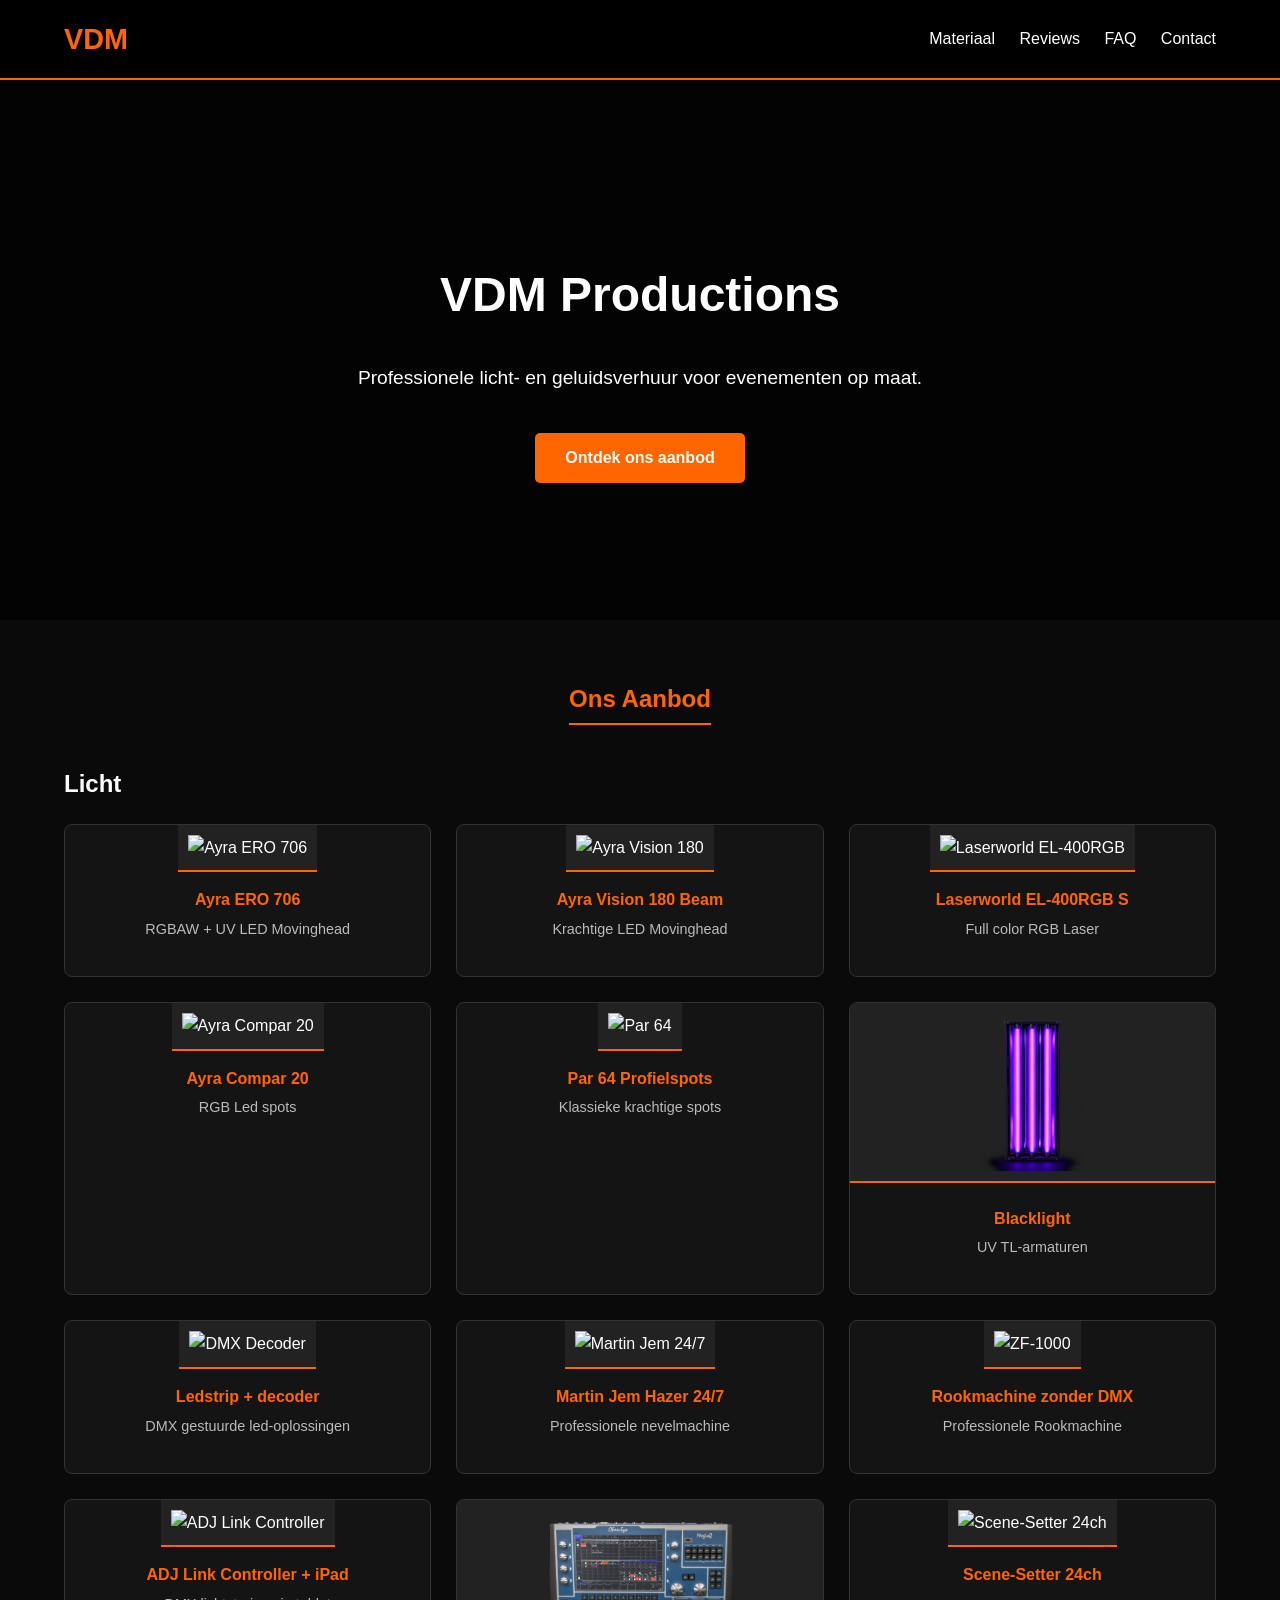
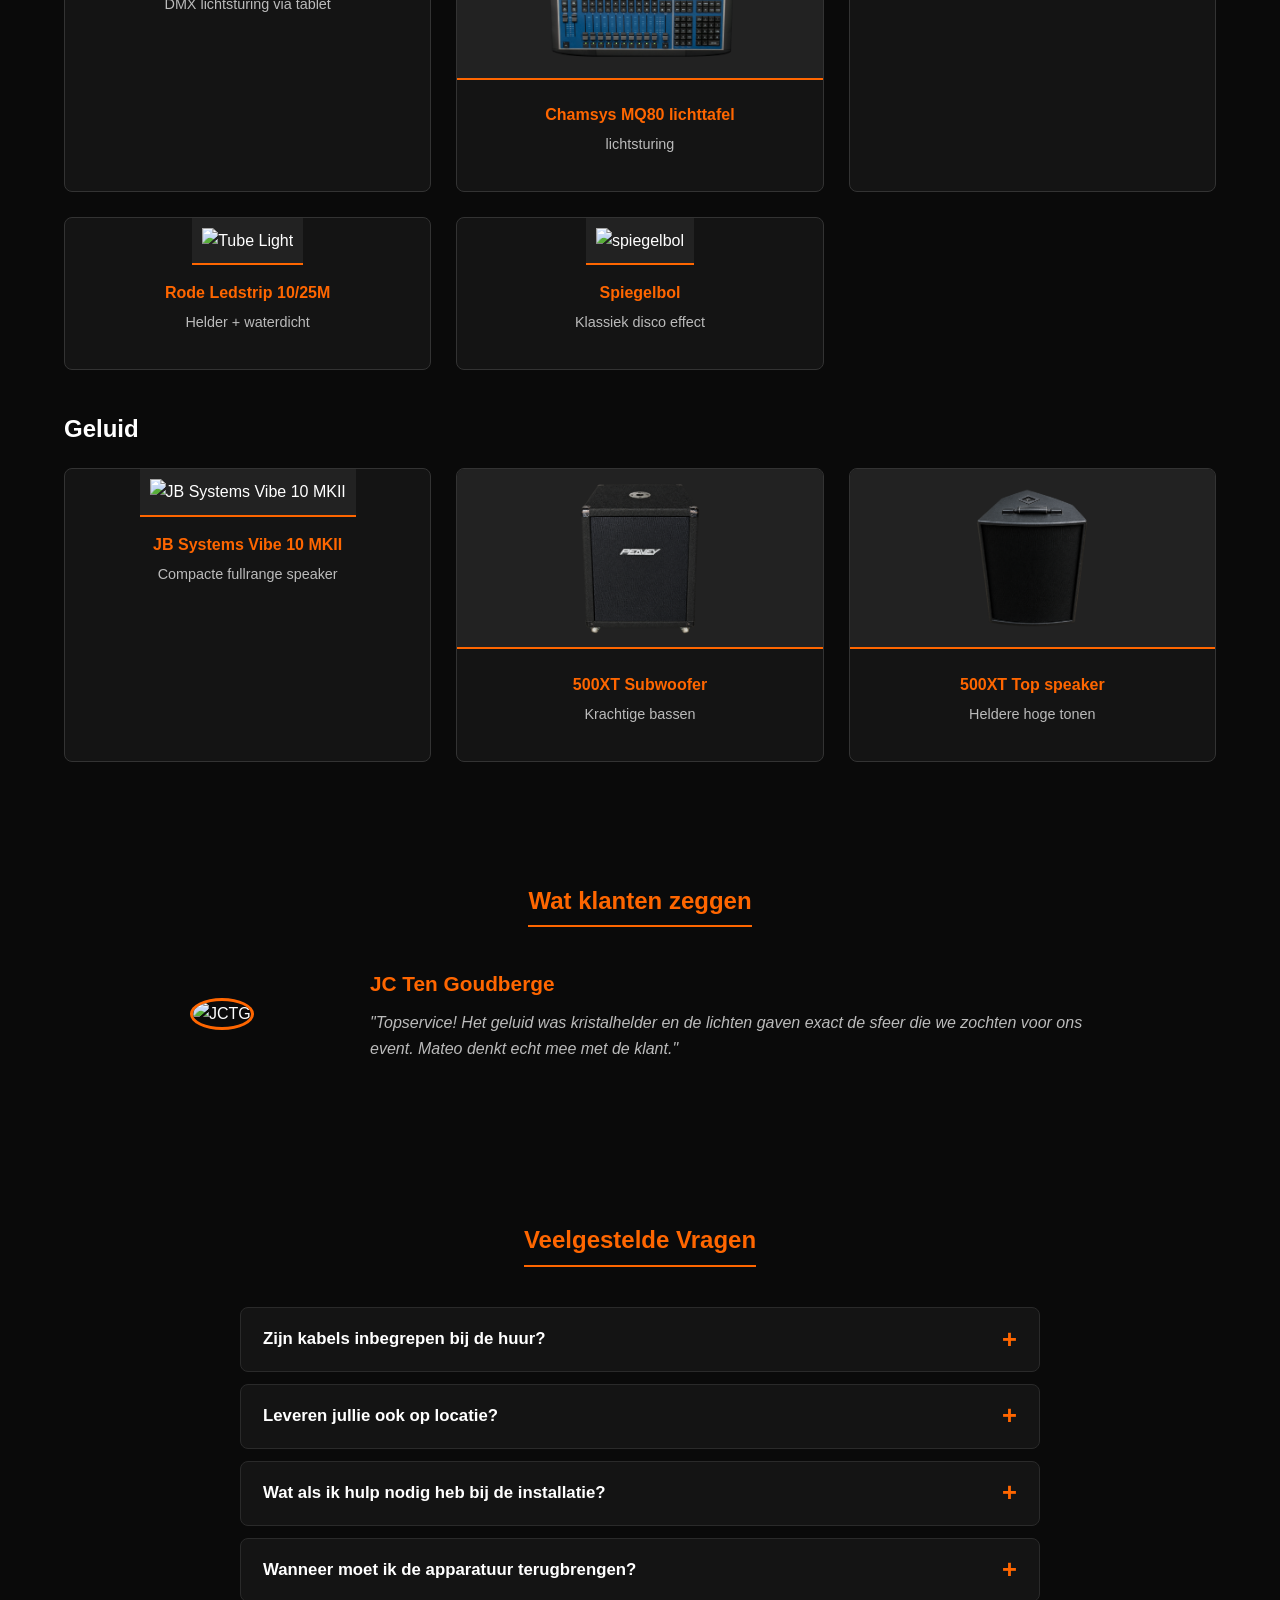
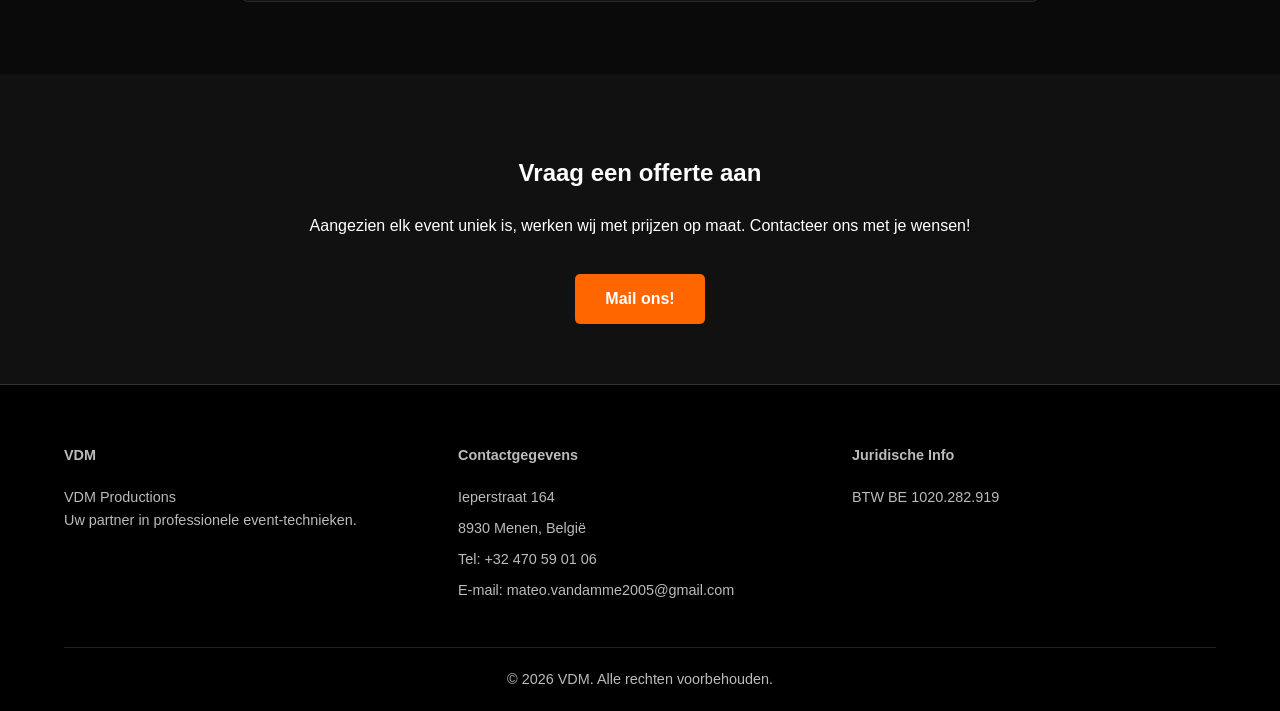
==== index.html @ 1a4cd6b8 "led strip update" ====
<!DOCTYPE html>
<html lang="nl">

<head>
    <meta charset="UTF-8">
    <meta name="viewport" content="width=device-width, initial-scale=1.0">
    <meta name="description" content="VDM Productions – Verhuur van professioneel licht en geluid in Menen en omstreken.">
    <meta name="author" content="Depoortere Lucas">
    <title>VDM Productions </title>
    <link rel="icon" href="images/VDM Logo(2.0).png" type="image/x-icon" />
    <link rel="stylesheet" href="style.css">

</head>

<body>

    <header>
        <a href="#" class="logo">VDM</a>
        <nav>
            <a href="#materiaal">Materiaal</a>
            <a href="#reviews">Reviews</a>
            <a href="#faq">FAQ</a>
            <a href="#contact">Contact</a>
        </nav>
    </header>

    <section class="hero">
        <h1>VDM Productions</h1>
        <p>Professionele licht- en geluidsverhuur voor evenementen op maat.</p>
        <a href="#materiaal" class="btn-cta">Ontdek ons aanbod</a>
    </section>

    <section id="materiaal">
        <h1 class="section-title">Ons Aanbod</h1>

        <div class="category">
            <h2>Licht</h2>
            <div class="grid">
                <div class="card">
                    <img src="images/Ayra ERO 706.webp" alt="Ayra ERO 706">
                    <h4>Ayra ERO 706</h4>
                    <p>RGBAW + UV LED Movinghead</p>
                </div>
                <div class="card">
                    <img src="images/Ayra Vision 180 Beam.webp" alt="Ayra Vision 180">
                    <h4>Ayra Vision 180 Beam</h4>
                    <p>Krachtige LED Movinghead</p>
                </div>
                <div class="card">
                    <img src="images/Laserworld_EL-400RGBS.webp" alt="Laserworld EL-400RGB">
                    <h4>Laserworld EL-400RGB S</h4>
                    <p>Full color RGB Laser</p>
                </div>
                <div class="card">
                    <img src="images/ayra compar 20.webp" alt="Ayra Compar 20">
                    <h4>Ayra Compar 20</h4>
                    <p>RGB Led spots</p>
                </div>
                <div class="card">
                    <img src="images/PAR64.webp" alt="Par 64">
                    <h4>Par 64 Profielspots</h4>
                    <p>Klassieke krachtige spots</p>
                </div>
                <div class="card">
                    <img src="images/blacklight.png" alt="Blacklight">
                    <h4>Blacklight</h4>
                    <p>UV TL-armaturen</p>
                </div>
                <div class="card">
                    <img src="images/DMX Decoder.webp" alt="DMX Decoder">
                    <h4>Ledstrip + decoder</h4>
                    <p>DMX gestuurde led-oplossingen</p>
                </div>
                <div class="card">
                    <img src="images/Martin Jem 2477.webp" alt="Martin Jem 24/7">
                    <h4>Martin Jem Hazer 24/7</h4>
                    <p>Professionele nevelmachine</p>
                </div>
                <div class="card">
                    <img src="images/ZF-1000.webp" alt="ZF-1000">
                    <h4>Rookmachine zonder DMX</h4>
                    <p>Professionele Rookmachine</p>
                </div>
                <div class="card">
                    <img src="images/ADJ_Link_Controller.webp" alt="ADJ Link Controller">
                    <h4>ADJ Link Controller + iPad</h4>
                    <p>DMX lichtsturing via tablet</p>
                </div>
                <div class="card">
                    <img src="images/MQ-80-TOP-1.webp" alt="Chamsys MQ80">
                    <h4>Chamsys MQ80 lichttafel</h4>
                    <p>lichtsturing</p>
                </div>
                <div class="card">
                    <img src="images/vdpc146_front.webp" alt="Scene-Setter 24ch">
                    <h4>Scene-Setter 24ch</h4>
                    <p></p>
                </div>
                <div class="card">
                    <img src="images/TubeLight.webp" alt="Tube Light">
                    <h4>Rode Ledstrip 10/25M</h4>
                    <p>Helder + waterdicht</p>
                </div>
                <div class="card">
                    <img src="images/spiegelbol.webp" alt="spiegelbol">
                    <h4>Spiegelbol</h4>
                    <p>Klassiek disco effect</p>
                </div>
            </div>
        </div>

        <div class="category" style="margin-top: 40px;">
            <h2>Geluid</h2>
            <div class="grid">
                <div class="card">
                    <img src="images/vibe-10-mkII.webp" alt="JB Systems Vibe 10 MKII">
                    <h4>JB Systems Vibe 10 MKII</h4>
                    <p>Compacte fullrange speaker</p>
                </div>
                <div class="card">
                    <img src="images/500xt sub.png" alt="500XT Subwoofer">
                    <h4>500XT Subwoofer</h4>
                    <p>Krachtige bassen</p>
                </div>
                <div class="card">
                    <img src="images/500xt top.png" alt="500XT Top speaker">
                    <h4>500XT Top speaker</h4>
                    <p>Heldere hoge tonen</p>
                </div>
            </div>
        </div>
    </section>

    <section id="reviews">
        <h1 class="section-title">Wat klanten zeggen</h1>
        <div class="review-container">
            <div class="review-image">
                <img src="images/JCTG.webp" alt="JCTG">
            </div>
            <div class="review-text">
                <h4>JC Ten Goudberge</h4>
                <p>"Topservice! Het geluid was kristalhelder en de lichten gaven exact de sfeer die we zochten voor ons
                    event. Mateo denkt echt mee met de klant."</p>
            </div>
        </div>
    </section>

    <section id="faq">
        <h1 class="section-title">Veelgestelde Vragen</h1>
        <div class="faq-container">
            
            <details class="faq-item">
                <summary><h4>Zijn kabels inbegrepen bij de huur?</h4></summary>
                <p>Ja, alle noodzakelijke stroom- en signaalkabels (XLR, DMX, etc.) worden standaard meegeleverd bij de toestellen.</p>
            </details>
    
            <details class="faq-item">
                <summary><h4>Leveren jullie ook op locatie?</h4></summary>
                <p>Zeker. In de regio Menen en omstreken kunnen wij het materiaal leveren en weer ophalen. Contacteer ons voor de tarieven.</p>
            </details>
    
            <details class="faq-item">
                <summary><h4>Wat als ik hulp nodig heb bij de installatie?</h4></summary>
                <p>Geen zorgen! Bij het ophalen of leveren geven we altijd een korte uitleg. Indien gewenst kunnen wij de volledige opbouw verzorgen.</p>
            </details>
    
            <details class="faq-item">
                <summary><h4>Wanneer moet ik de apparatuur terugbrengen?</h4></summary>
                <p>Meestal spreken we af om het materiaal de dag na het evenement terug te brengen, maar we zijn flexibel in overleg.</p>
            </details>
    
        </div>
    </section>

    <section id="contact" style="background-color: #111; text-align: center;">
        <h2>Vraag een offerte aan</h2>
        <p>Aangezien elk event uniek is, werken wij met prijzen op maat. Contacteer ons met je wensen!</p>
        <a href="mailto:mateo.vandamme2005@gmail.com" class="btn-cta">Mail ons!</a>
    </section>

    <footer>
        <div class="footer-grid">
            <div>
                <h4>VDM</h4>
                <p>VDM Productions<br>
                    Uw partner in professionele event-technieken.</p>
            </div>
            <div>
                <h4>Contactgegevens</h4>
                <ul>
                    <li>Ieperstraat 164</li>
                    <li>8930 Menen, België</li>
                    <li>Tel: +32 470 59 01 06</li>
                    <li>E-mail: mateo.vandamme2005@gmail.com</li>
                </ul>
            </div>
            <div>
                <h4>Juridische Info</h4>
                <ul>
                    <li>BTW BE 1020.282.919</li>
                </ul>
            </div>
        </div>
        <div class="footer-bottom">
            &copy; 2026 VDM. Alle rechten voorbehouden.
        </div>
    </footer>
</body>

</html>
---- style.css ----
/* Kleurenpalet & Basis */
:root {
    --primary-orange: #ff6600;
    --deep-black: #0a0a0a;
    --card-bg: #141414;
    --light-grey: #f4f4f4;
    --text-white: #ffffff;
    --text-muted: #bbb;
}

body {
    font-family: 'Segoe UI', Tahoma, Geneva, Verdana, sans-serif;
    margin: 0;
    background-color: var(--deep-black);
    color: var(--text-white);
    line-height: 1.6;
}

/* Navigatie */
header {
    background-color: #000;
    padding: 1rem 5%;
    display: flex;
    justify-content: space-between;
    align-items: center;
    border-bottom: 2px solid var(--primary-orange);
    position: sticky;
    top: 0;
    z-index: 1000;
}

.logo {
    font-size: 1.8rem;
    font-weight: bold;
    color: var(--primary-orange);
    text-decoration: none;
}

nav a {
    color: var(--text-white);
    text-decoration: none;
    margin-left: 20px;
    font-weight: 500;
    transition: color 0.3s;
}

nav a:hover {
    color: var(--primary-orange);
}

/* Hero Sectie */
.hero {
    height: 60vh;
    display: flex;
    flex-direction: column;
    justify-content: center;
    align-items: center;
    text-align: center;
    background: linear-gradient(rgba(0, 0, 0, 0.7), rgba(0, 0, 0, 0.7)), url('images/JCGrooves.webp') no-repeat center/cover;
    padding: 0 20px;
}

.hero h1 {
    font-size: 3rem;
    margin-bottom: 10px;
}

.hero p {
    font-size: 1.2rem;
    max-width: 600px;
}

.btn-cta {
    background-color: var(--primary-orange);
    color: white;
    padding: 12px 30px;
    text-decoration: none;
    border-radius: 5px;
    font-weight: bold;
    margin-top: 20px;
    transition: transform 0.2s, background-color 0.2s;
    display: inline-block;
}

.btn-cta:hover {
    transform: scale(1.05);
    background-color: #e65c00;
}

/* Algemene Sectie Styles */
section {
    padding: 60px 5%;
}

.section-title {
    color: var(--primary-orange);
    display: block;
    width: fit-content;
    margin: 0 auto 40px auto;
    text-align: center;
    border-bottom: 2px solid var(--primary-orange);
    padding-bottom: 5px;
}

.category h1 {
    text-align: center;
    margin-bottom: 30px;
}

/* Materiaal Grid & Cards */
.grid {
    display: grid;
    grid-template-columns: repeat(auto-fit, minmax(280px, 1fr));
    gap: 25px;
    margin-top: 20px;
}

.card {
    background: var(--card-bg);
    border: 1px solid #333;
    border-radius: 8px;
    overflow: hidden;
    padding-bottom: 20px;
    text-align: center;
    transition: transform 0.3s, border-color 0.3s;
}

.card:hover {
    transform: translateY(-5px);
    border-color: var(--primary-orange);
}

.card img {
    width: 100%;
    height: 180px;
    object-fit: contain;
    padding: 10px;
    box-sizing: border-box;
    border-bottom: 2px solid var(--primary-orange);
    background-color: #222;
}

.card h4 {
    margin: 15px 15px 5px;
    color: var(--primary-orange);
}

.card p {
    margin: 0 15px 15px;
    font-size: 0.9rem;
    color: var(--text-muted);
}

.card span {
    margin-left: 15px;
    font-size: 0.8rem;
    background: #222;
    padding: 4px 10px;
    border-radius: 4px;
    border: 1px solid #444;
}

/* Reviews Sectie */
#reviews {
    background-color: var(--deep-black);
}

.review-container {
    display: flex;
    align-items: center;
    max-width: 900px;
    margin: 0 auto 40px auto;
    gap: 30px;
}

.review-container.reverse {
    flex-direction: row-reverse;
}

.review-image {
    flex: 0 0 150px;
}

.review-image img {
    width: 150px;
    height: 150px;
    border-radius: 50%;
    object-fit: cover;
    border: 3px solid var(--primary-orange);
}

.review-text {
    flex: 1;
}

.review-text h4 {
    color: var(--primary-orange);
    margin: 0 0 10px 0;
    font-size: 1.3rem;
}

.review-text p {
    font-style: italic;
    color: var(--text-muted);
    margin: 0;
}

/* FAQ Accordion Styling */
.faq-container {
    max-width: 800px;
    margin: 0 auto;
}

.faq-item {
    background: var(--card-bg);
    border: 1px solid #2a2a2a;
    padding: 18px 22px;
    margin-bottom: 12px;
    border-radius: 8px;
    transition: border-color 0.3s;
}

.faq-item:hover {
    border-color: var(--primary-orange);
}

.faq-item summary {
    cursor: pointer;
    display: flex;
    justify-content: space-between;
    align-items: center;
    user-select: none;
    list-style: none; /* Verwijdert pijl in Firefox en modernere browsers */
}

/* Verwijdert de standaard pijl in Chrome, Safari en Edge */
.faq-item summary::-webkit-details-marker {
    display: none !important;
}

.faq-item summary::marker {
    display: none !important;
}

/* Strak oranje plusje aan de rechterkant */
.faq-item summary::after {
    content: '+';
    color: var(--primary-orange);
    font-size: 1.6rem;
    font-weight: bold;
    line-height: 1;
    margin-left: 15px;
    transition: transform 0.3s ease;
}

/* Draait het plusje naar een 'x' als het blok open staat */
.faq-item[open] summary::after {
    transform: rotate(45deg);
}

.faq-item h4 {
    color: #ffffff;
    margin: 0;
    font-size: 1.05rem;
}

.faq-item:hover h4 {
    color: var(--primary-orange);
}

.faq-item p {
    margin-top: 15px;
    margin-bottom: 0;
    color: var(--text-muted);
    font-size: 0.95rem;
    border-top: 1px solid #222;
    padding-top: 12px;
}

/* Footer */
footer {
    background-color: #000;
    padding: 40px 5% 20px;
    border-top: 1px solid #333;
    font-size: 0.9rem;
    color: var(--text-muted);
}

.footer-grid {
    display: grid;
    grid-template-columns: repeat(auto-fit, minmax(200px, 1fr));
    gap: 30px;
    margin-bottom: 30px;
}

.footer-bottom {
    text-align: center;
    border-top: 1px solid #222;
    padding-top: 20px;
}

.footer h4 {
    color: var(--primary-orange);
    margin-bottom: 15px;
}

ul {
    list-style: none;
    padding: 0;
}

li {
    margin-bottom: 8px;
}

/* Mobiele Responsiviteit */
@media (max-width: 600px) {
    .review-container,
    .review-container.reverse {
        flex-direction: column;
        text-align: center;
    }

    .review-image {
        margin-bottom: 15px;
    }
}
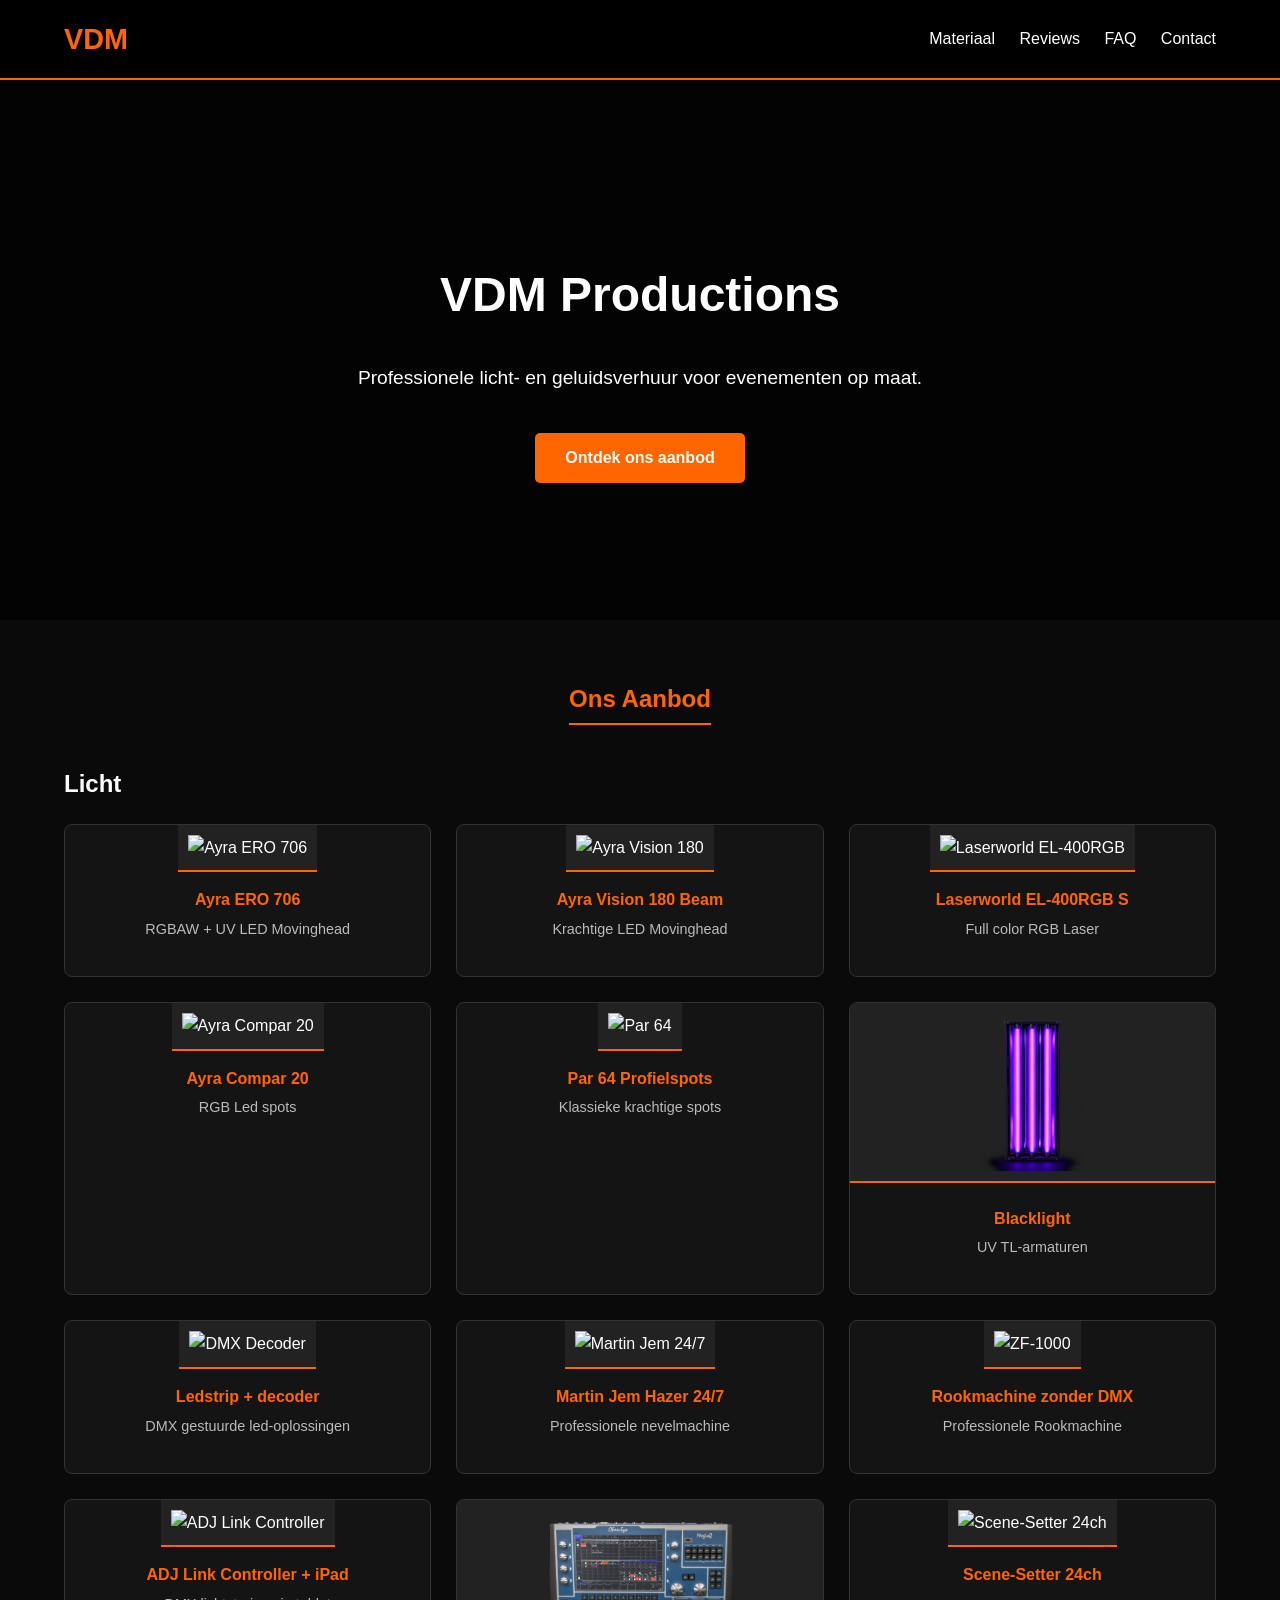
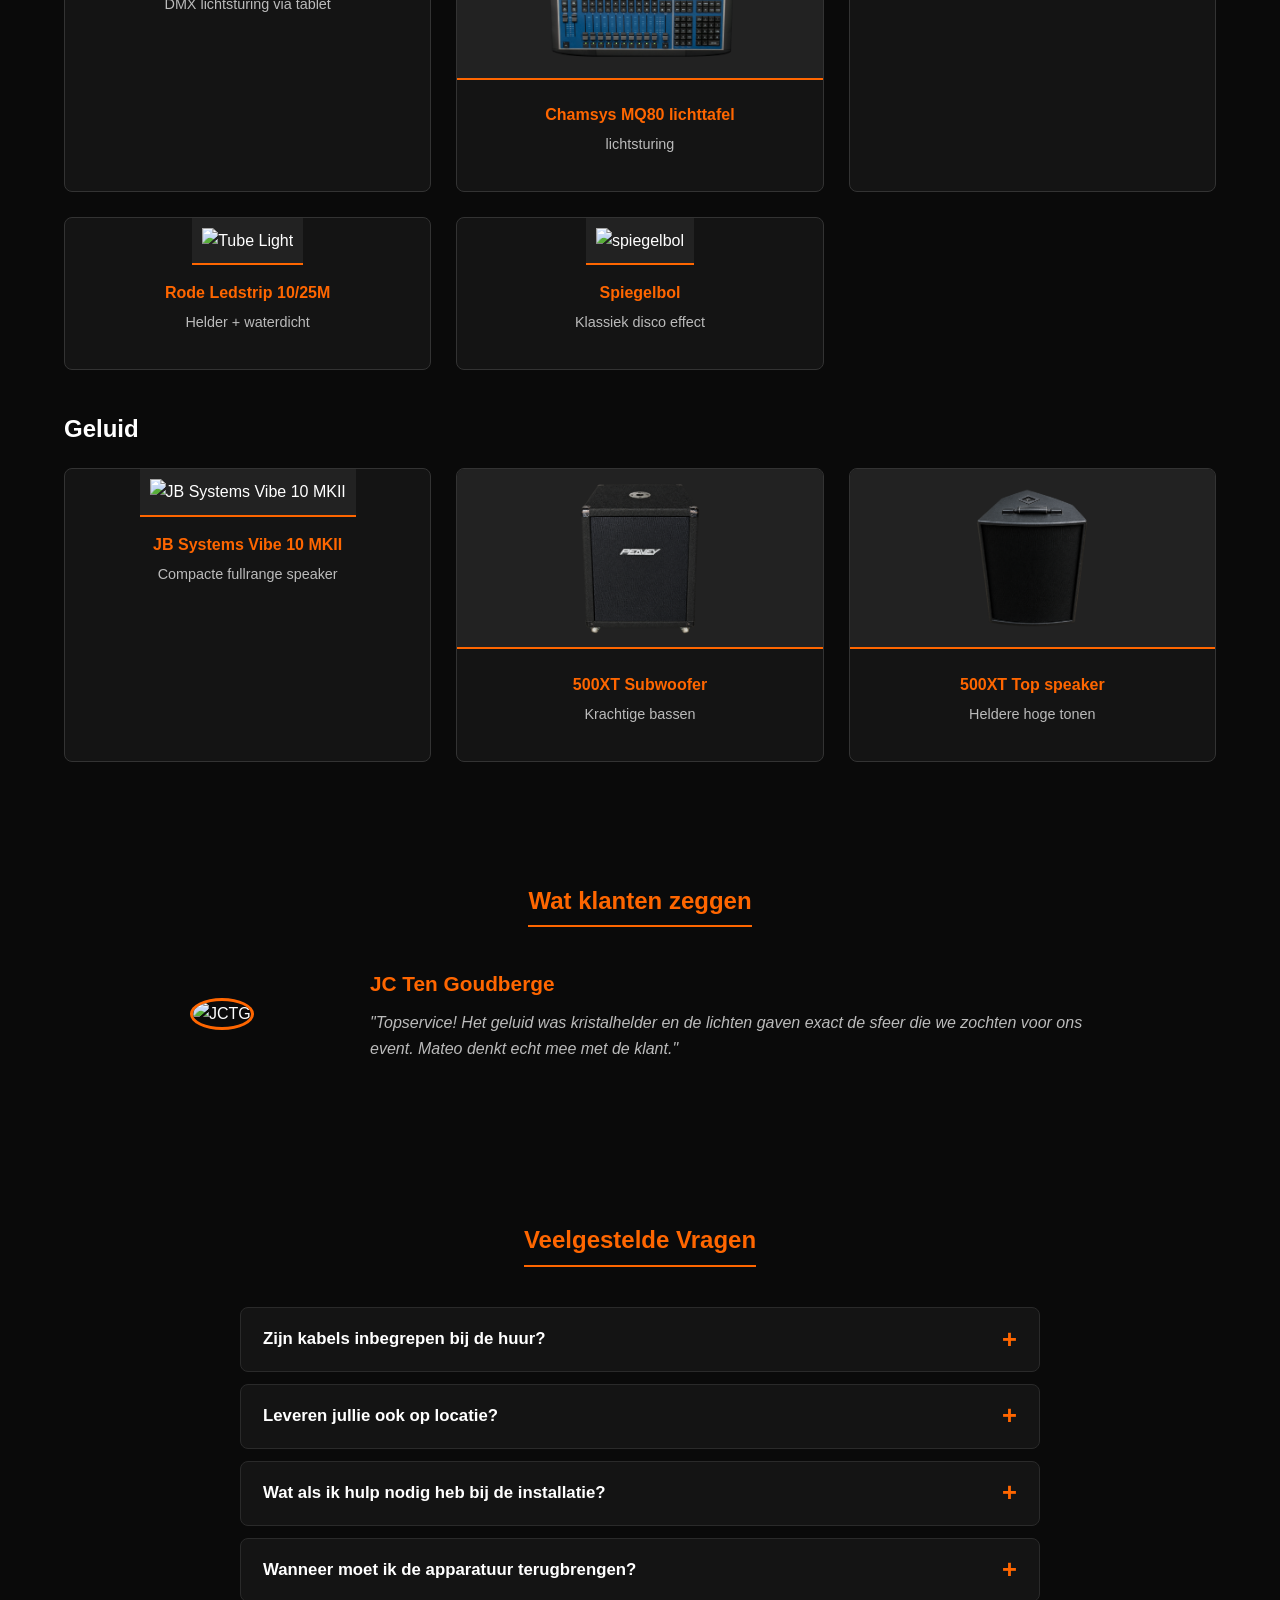
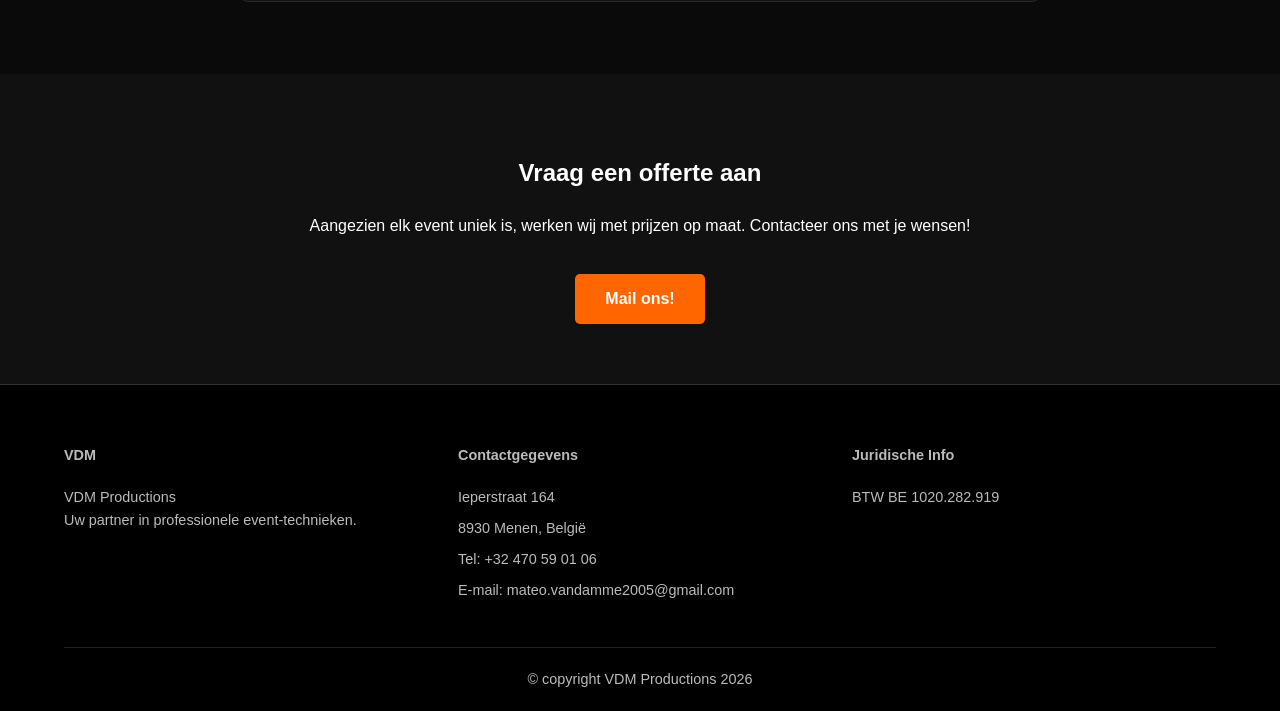
==== commit 06f88e96: "footer updatwe" ====
--- a/index.html
+++ b/index.html
@@ -202,7 +202,7 @@
             </div>
         </div>
         <div class="footer-bottom">
-            &copy; 2026 VDM. Alle rechten voorbehouden.
+            &copy; copyright VDM Productions 2026
         </div>
     </footer>
 </body>
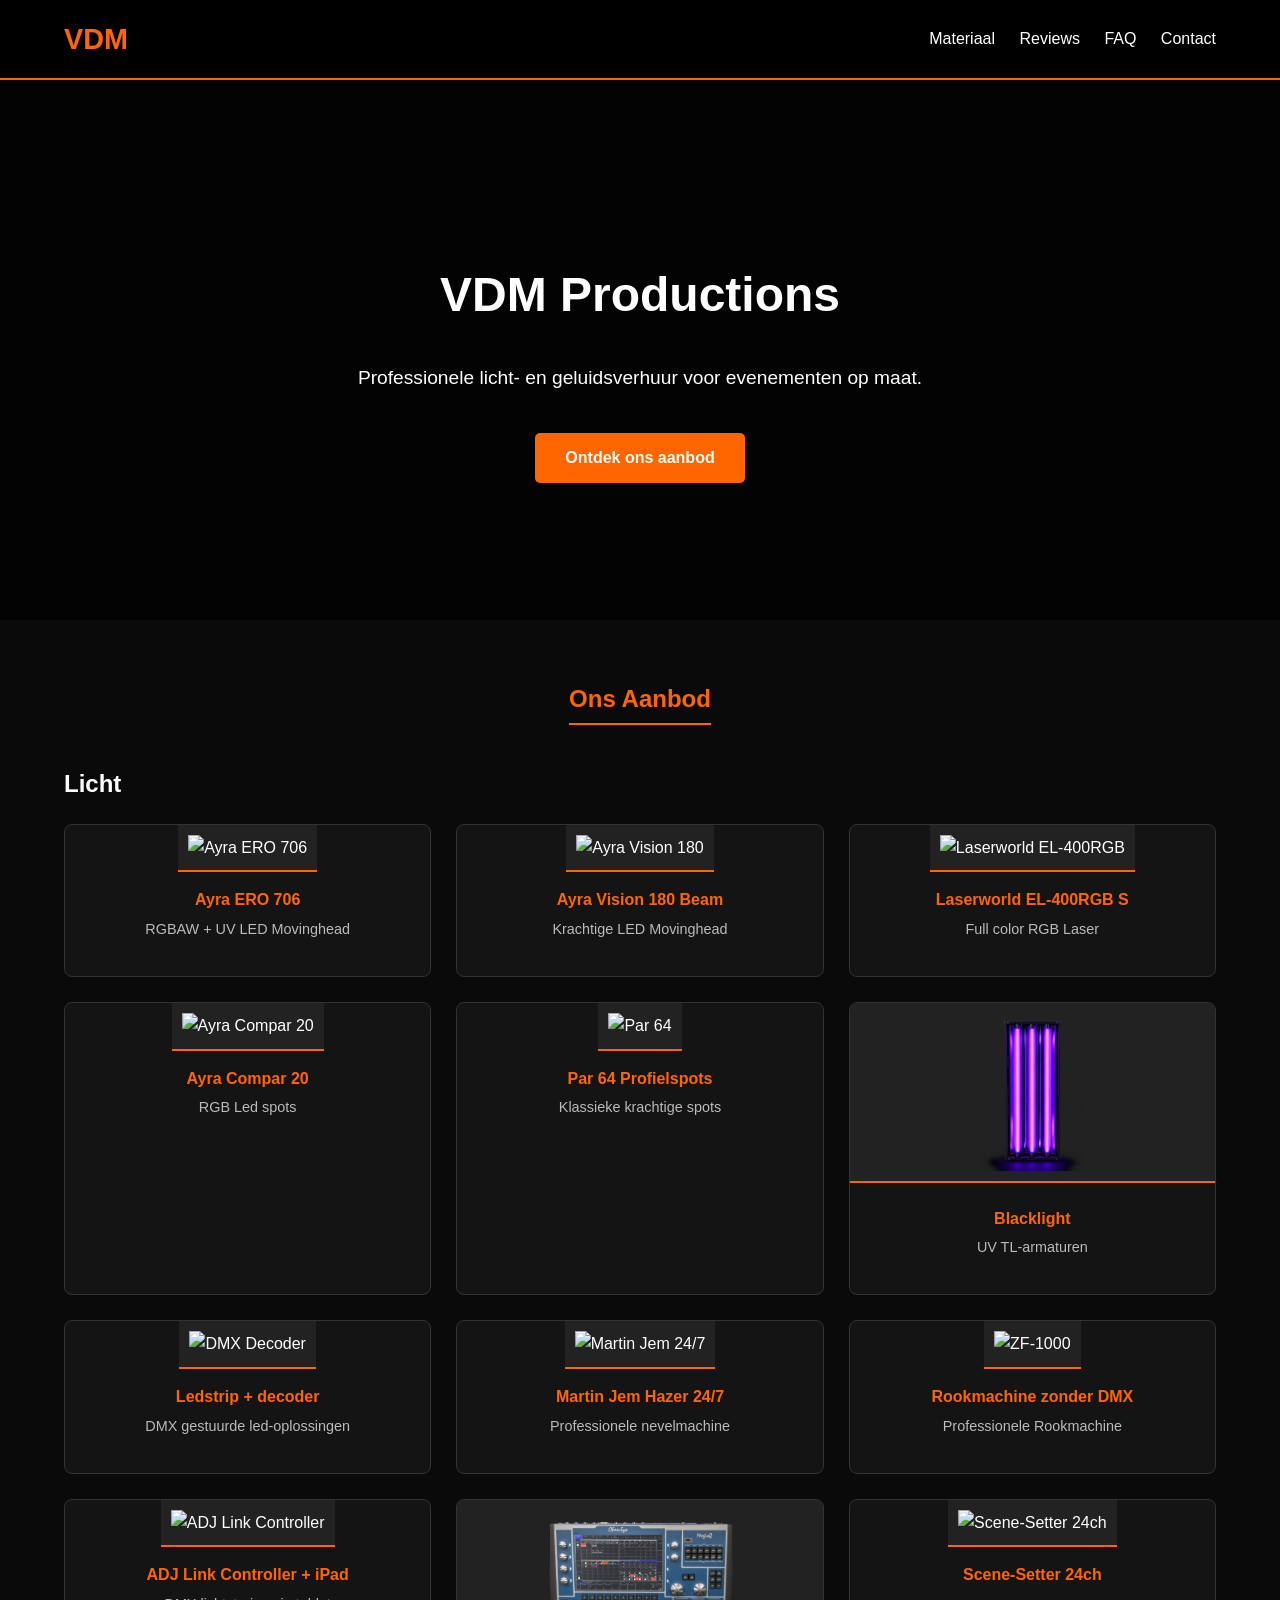
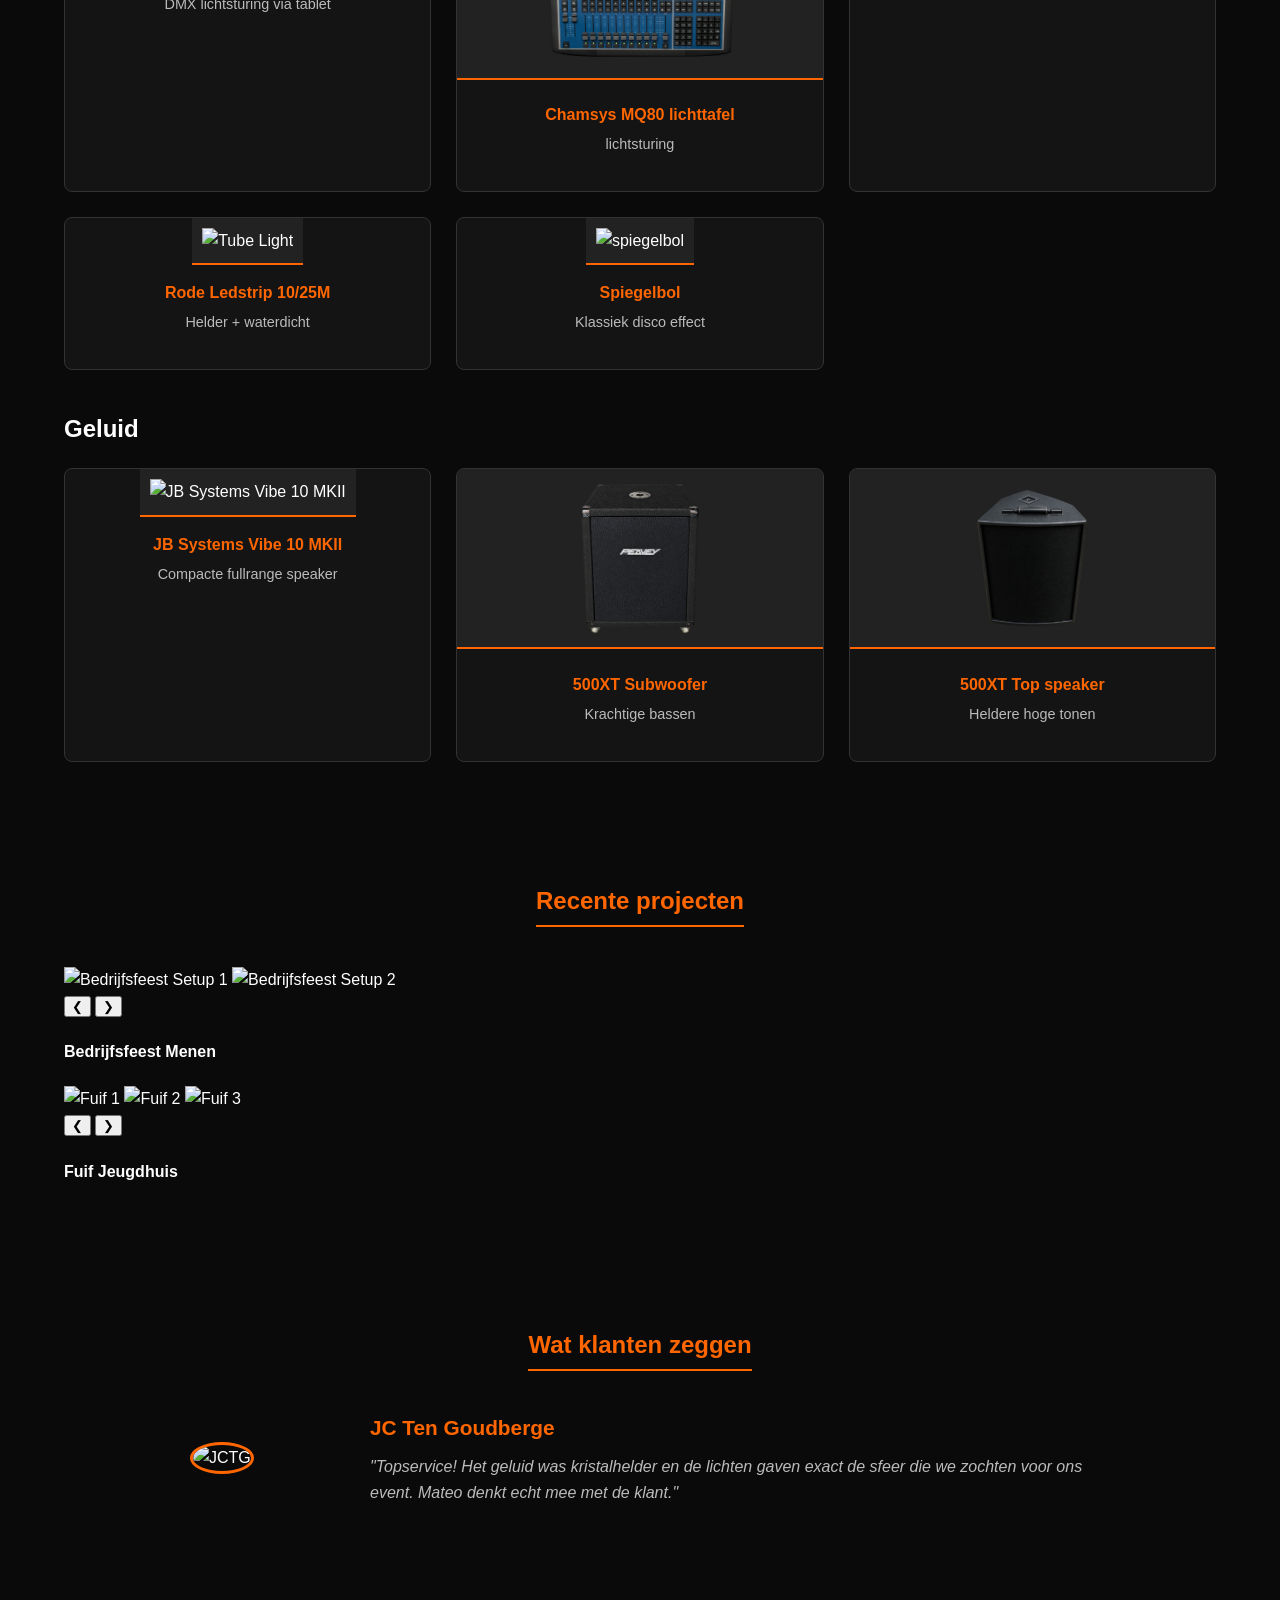
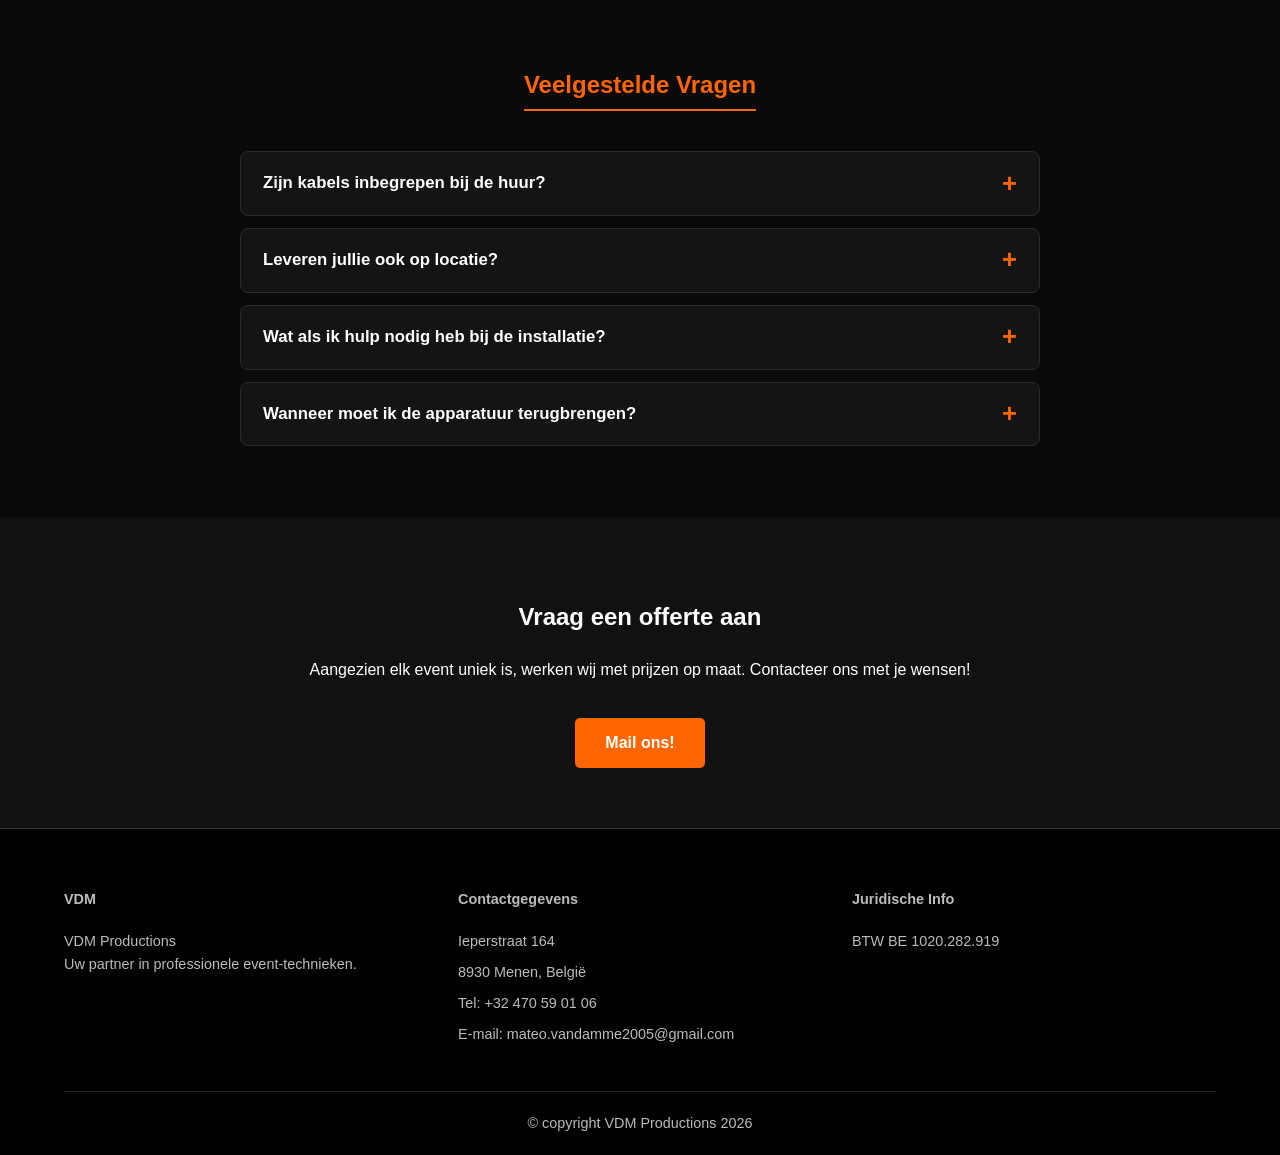
==== commit 7b10a61c: "Update index.html" ====
--- a/index.html
+++ b/index.html
@@ -131,6 +131,43 @@
         </div>
     </section>
 
+    <section id="projecten">
+        <h1 class="section-title">Recente projecten</h1>
+        
+        <div class="projects-grid">
+            <!-- Project 1 met slider -->
+            <div class="project-card">
+                <div class="slider" id="slider-1" data-index="0">
+                    <div class="slider-track">
+                        <img src="images/project1-foto1.webp" alt="Bedrijfsfeest Setup 1">
+                        <img src="images/project1-foto2.webp" alt="Bedrijfsfeest Setup 2">
+                    </div>
+                    <button class="slider-btn prev" onclick="moveSlide('slider-1', -1, event)">&#10094;</button>
+                    <button class="slider-btn next" onclick="moveSlide('slider-1', 1, event)">&#10095;</button>
+                </div>
+                <div class="project-overlay">
+                    <h4>Bedrijfsfeest Menen</h4>
+                </div>
+            </div>
+            
+            <!-- Project 2 met slider -->
+            <div class="project-card">
+                <div class="slider" id="slider-2" data-index="0">
+                    <div class="slider-track">
+                        <img src="images/project2-foto1.webp" alt="Fuif 1">
+                        <img src="images/project2-foto2.webp" alt="Fuif 2">
+                        <img src="images/project2-foto3.webp" alt="Fuif 3">
+                    </div>
+                    <button class="slider-btn prev" onclick="moveSlide('slider-2', -1, event)">&#10094;</button>
+                    <button class="slider-btn next" onclick="moveSlide('slider-2', 1, event)">&#10095;</button>
+                </div>
+                <div class="project-overlay">
+                    <h4>Fuif Jeugdhuis</h4>
+                </div>
+            </div>
+        </div>
+    </section>
+
     <section id="reviews">
         <h1 class="section-title">Wat klanten zeggen</h1>
         <div class="review-container">
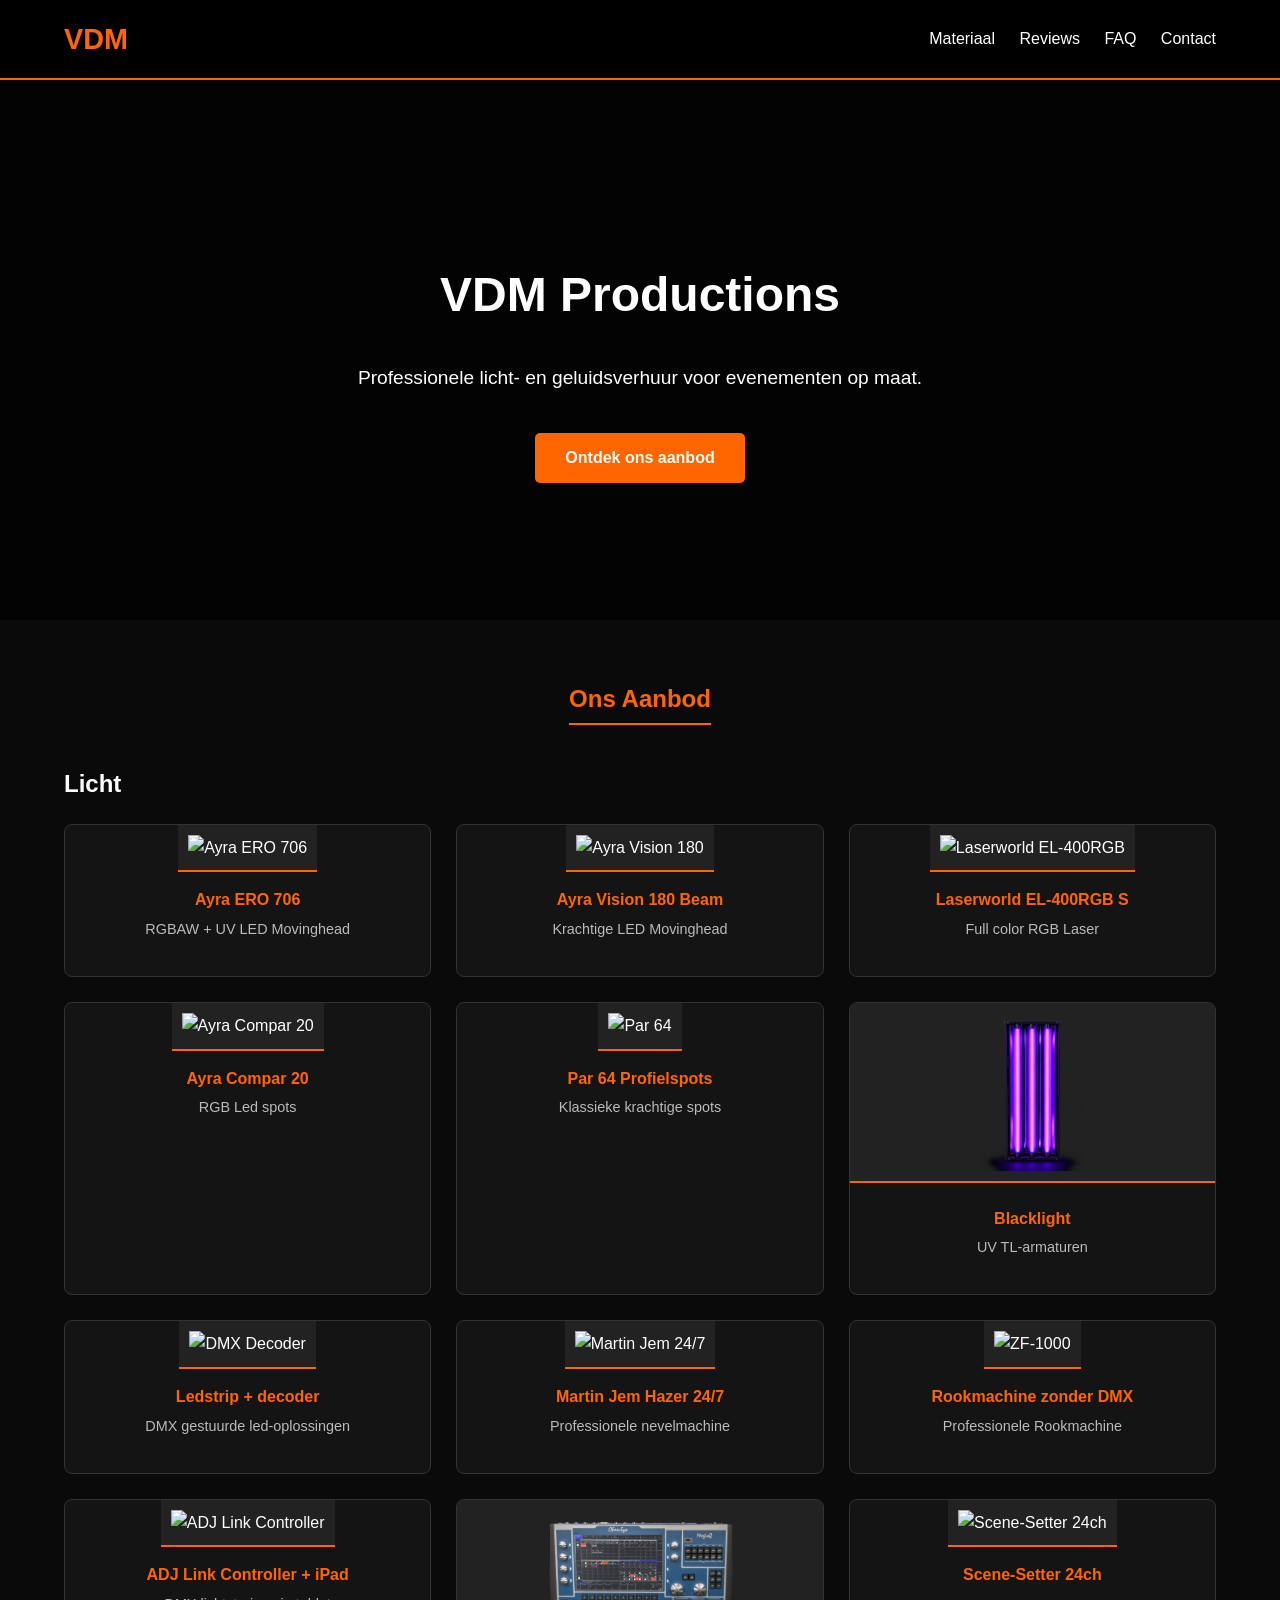
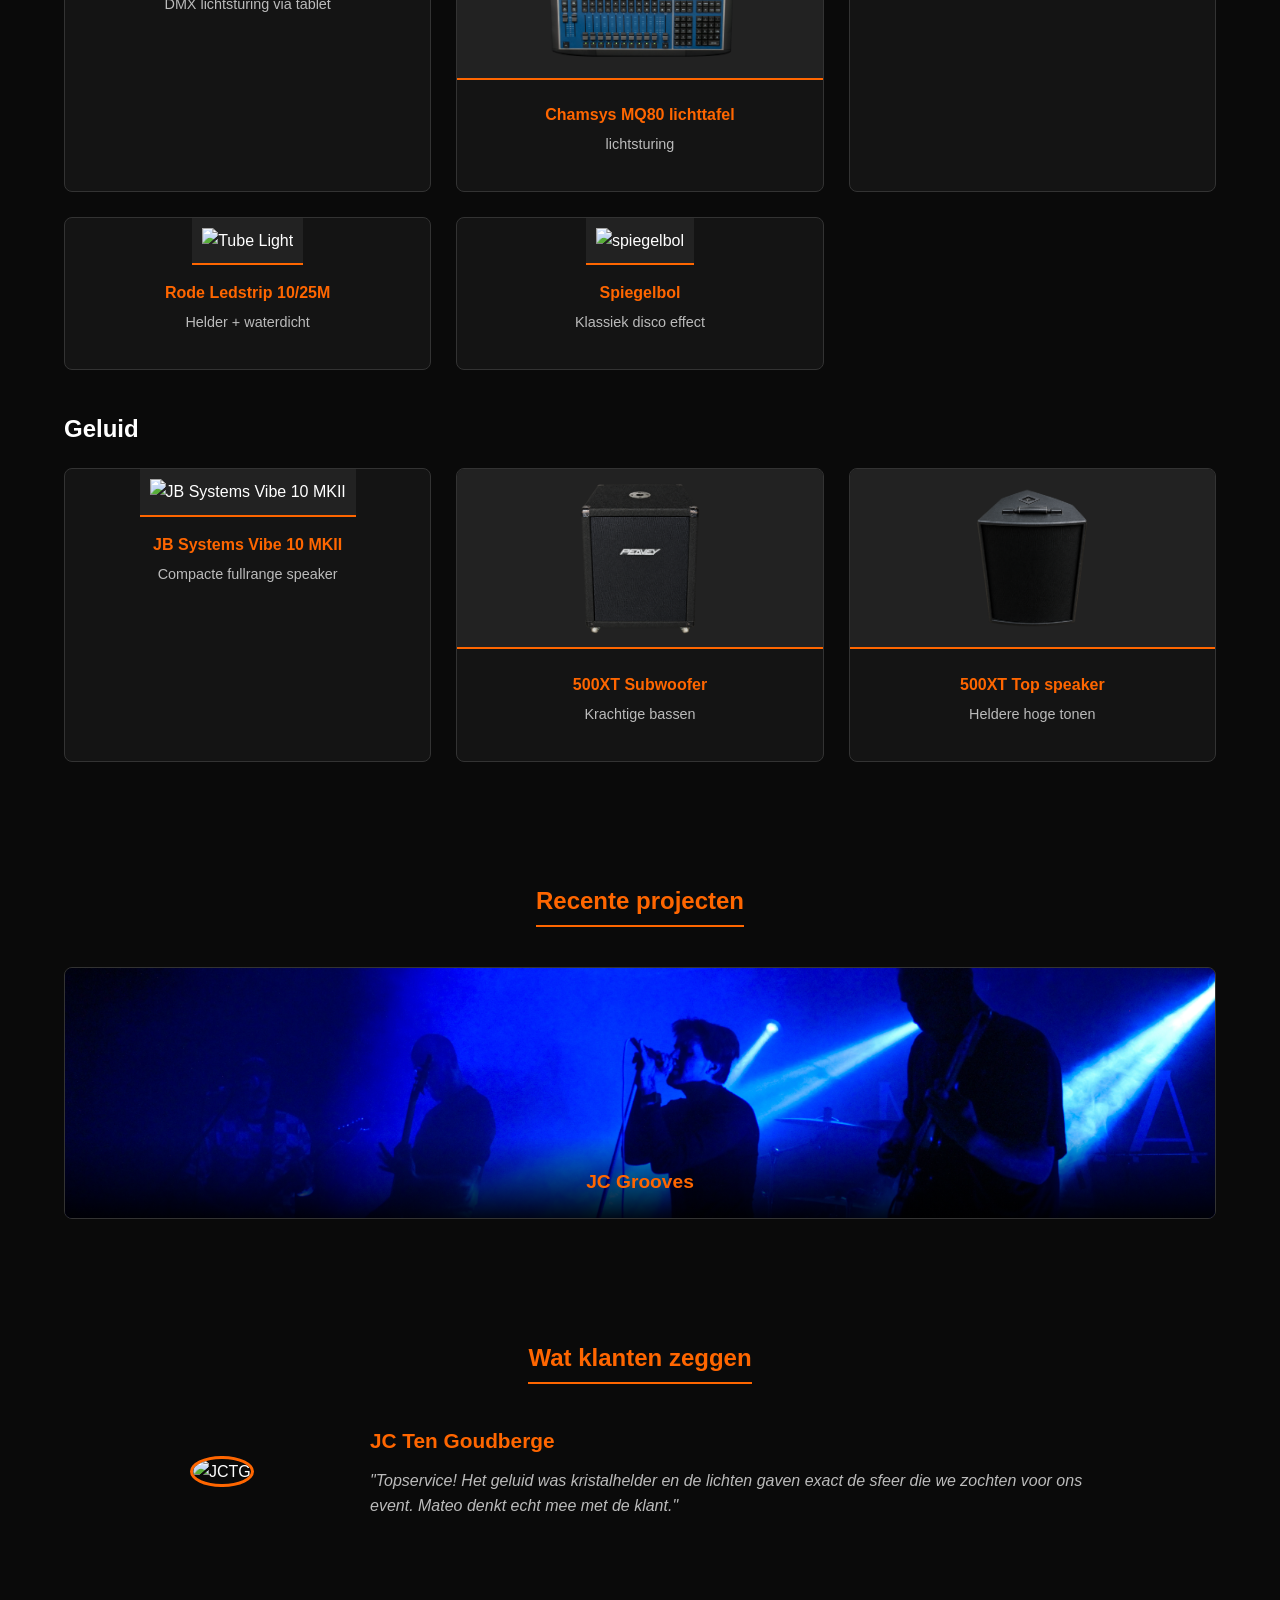
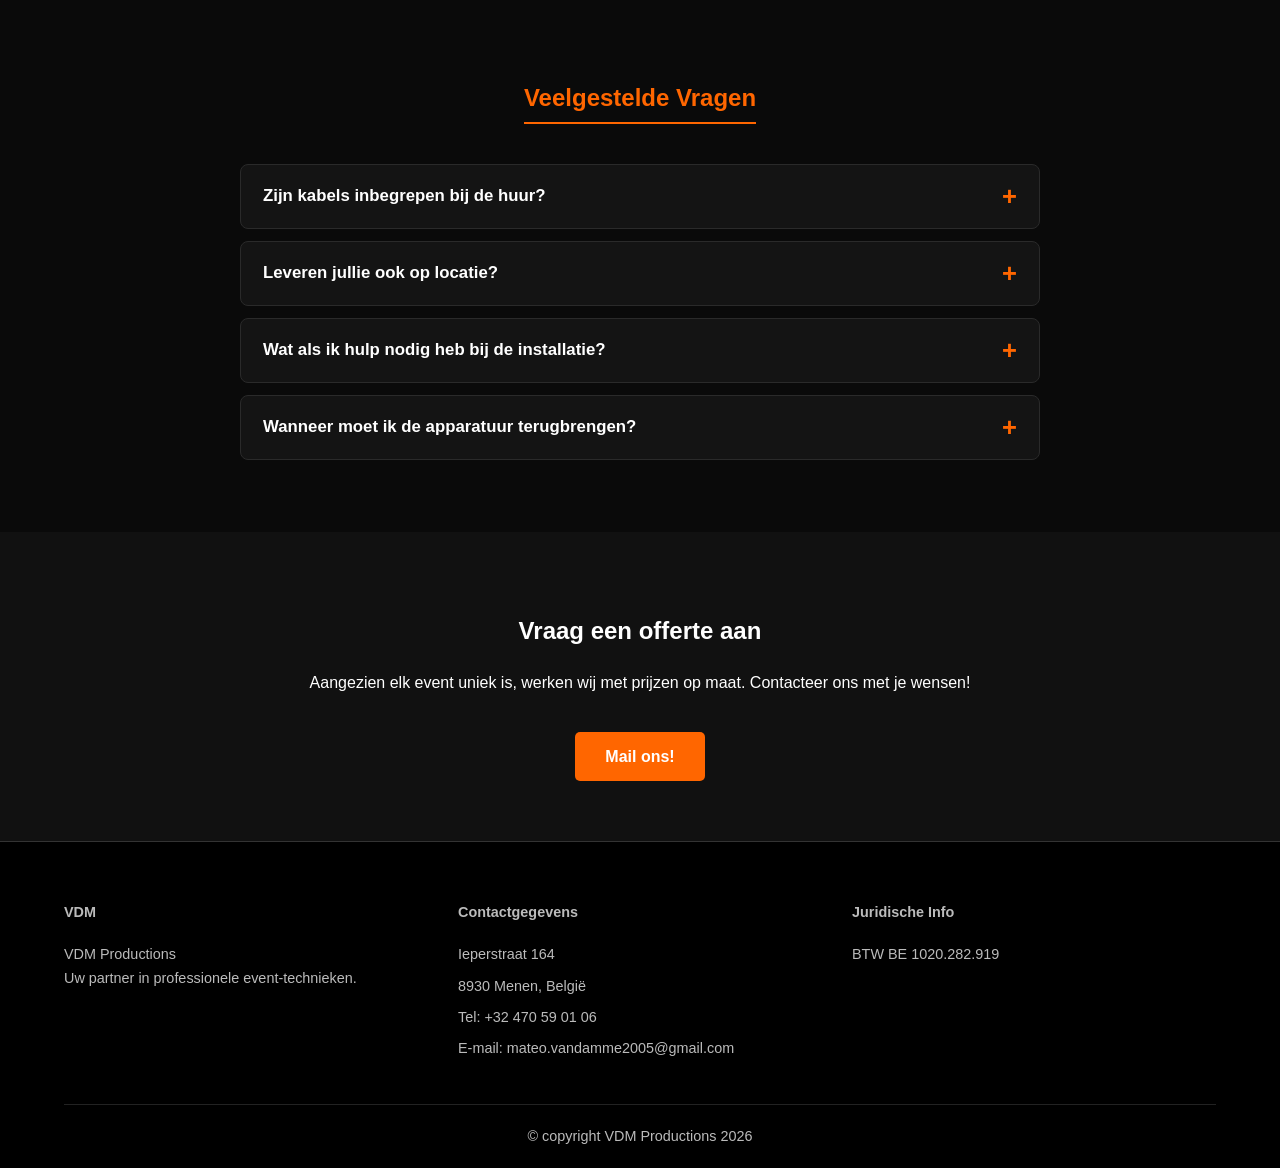
==== commit 92b5fb0b: "Update index.html" ====
--- a/index.html
+++ b/index.html
@@ -135,34 +135,19 @@
         <h1 class="section-title">Recente projecten</h1>
         
         <div class="projects-grid">
-            <!-- Project 1 met slider -->
             <div class="project-card">
                 <div class="slider" id="slider-1" data-index="0">
                     <div class="slider-track">
-                        <img src="images/project1-foto1.webp" alt="Bedrijfsfeest Setup 1">
-                        <img src="images/project1-foto2.webp" alt="Bedrijfsfeest Setup 2">
+                        <img src="images/JC_Grooves1.webp" alt="JC Grooves foto 1">
+                        <img src="images/JC_Grooves2.webp" alt="JC Grooves foto 2">
+                        <img src="images/JC_Grooves3.webp" alt="JC Grooves foto 3">
+                        <img src="images/JC_Grooves4.webp" alt="JC Grooves foto 4">
                     </div>
                     <button class="slider-btn prev" onclick="moveSlide('slider-1', -1, event)">&#10094;</button>
                     <button class="slider-btn next" onclick="moveSlide('slider-1', 1, event)">&#10095;</button>
                 </div>
                 <div class="project-overlay">
-                    <h4>Bedrijfsfeest Menen</h4>
-                </div>
-            </div>
-            
-            <!-- Project 2 met slider -->
-            <div class="project-card">
-                <div class="slider" id="slider-2" data-index="0">
-                    <div class="slider-track">
-                        <img src="images/project2-foto1.webp" alt="Fuif 1">
-                        <img src="images/project2-foto2.webp" alt="Fuif 2">
-                        <img src="images/project2-foto3.webp" alt="Fuif 3">
-                    </div>
-                    <button class="slider-btn prev" onclick="moveSlide('slider-2', -1, event)">&#10094;</button>
-                    <button class="slider-btn next" onclick="moveSlide('slider-2', 1, event)">&#10095;</button>
-                </div>
-                <div class="project-overlay">
-                    <h4>Fuif Jeugdhuis</h4>
+                    <h4>JC Grooves</h4>
                 </div>
             </div>
         </div>
--- a/style.css
+++ b/style.css
@@ -151,13 +151,91 @@
     color: var(--text-muted);
 }
 
-.card span {
-    margin-left: 15px;
-    font-size: 0.8rem;
-    background: #222;
-    padding: 4px 10px;
-    border-radius: 4px;
-    border: 1px solid #444;
+/* Projecten Sectie & Slider */
+.projects-grid {
+    display: grid;
+    grid-template-columns: repeat(auto-fit, minmax(300px, 1fr));
+    gap: 20px;
+    max-width: 1200px;
+    margin: 0 auto;
+}
+
+.project-card {
+    position: relative;
+    border-radius: 8px;
+    overflow: hidden;
+    border: 1px solid #333;
+    background: var(--card-bg);
+}
+
+.slider {
+    position: relative;
+    width: 100%;
+    height: 250px;
+    overflow: hidden;
+}
+
+.slider-track {
+    display: flex;
+    height: 100%;
+    transition: transform 0.4s ease-in-out;
+}
+
+.slider-track img {
+    min-width: 100%;
+    height: 100%;
+    object-fit: cover;
+}
+
+.slider-btn {
+    position: absolute;
+    top: 50%;
+    transform: translateY(-50%);
+    background: rgba(0, 0, 0, 0.6);
+    color: white;
+    border: none;
+    padding: 10px 15px;
+    cursor: pointer;
+    font-size: 18px;
+    z-index: 10;
+    opacity: 0;
+    transition: opacity 0.3s, background 0.3s, color 0.3s;
+}
+
+.project-card:hover .slider-btn {
+    opacity: 1;
+}
+
+.slider-btn:hover {
+    background: var(--primary-orange);
+    color: #000;
+}
+
+.slider-btn.prev {
+    left: 0;
+    border-radius: 0 4px 4px 0;
+}
+
+.slider-btn.next {
+    right: 0;
+    border-radius: 4px 0 0 4px;
+}
+
+.project-overlay {
+    position: absolute;
+    bottom: 0;
+    left: 0;
+    right: 0;
+    background: linear-gradient(to top, rgba(0, 0, 0, 0.9), transparent);
+    padding: 30px 20px 20px;
+    text-align: center;
+    pointer-events: none; /* Zorgt dat je door de tekst heen kunt klikken op pijltjes */
+}
+
+.project-overlay h4 {
+    margin: 0;
+    color: var(--primary-orange);
+    font-size: 1.2rem;
 }
 
 /* Reviews Sectie */
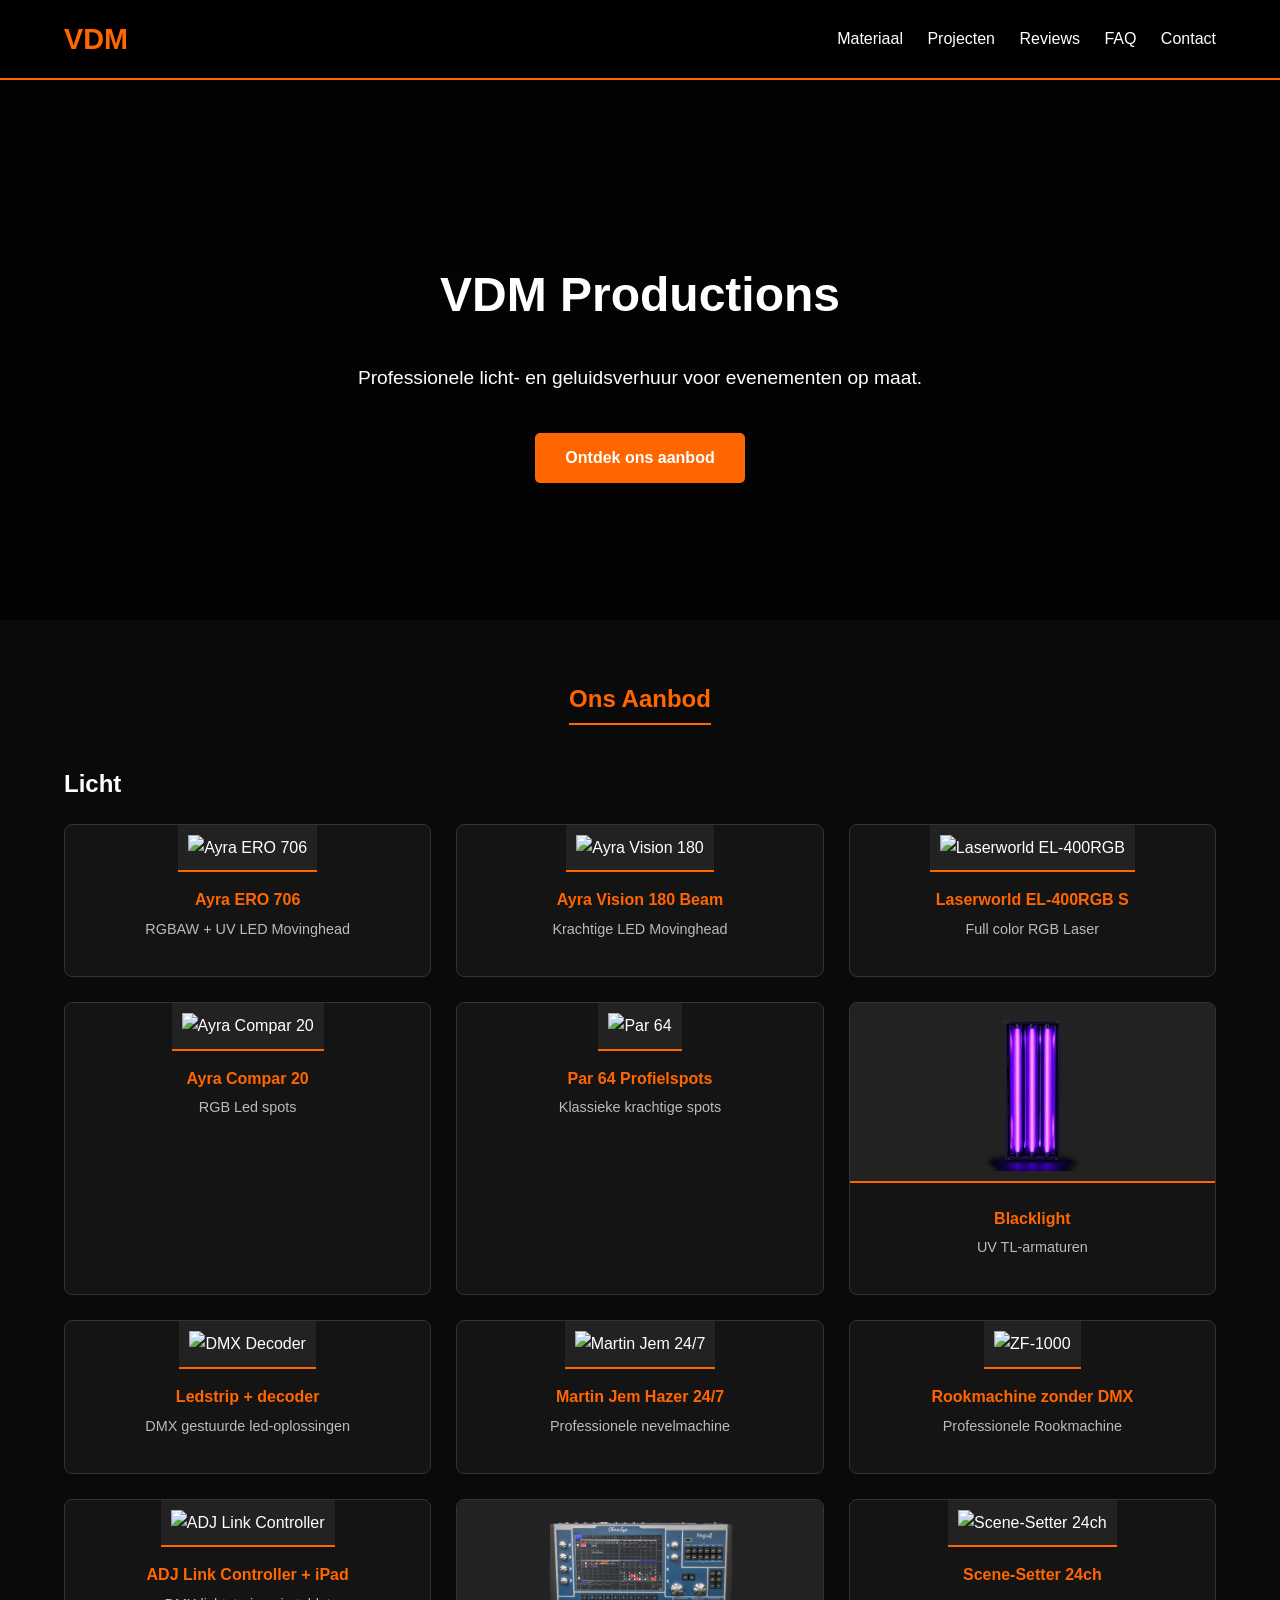
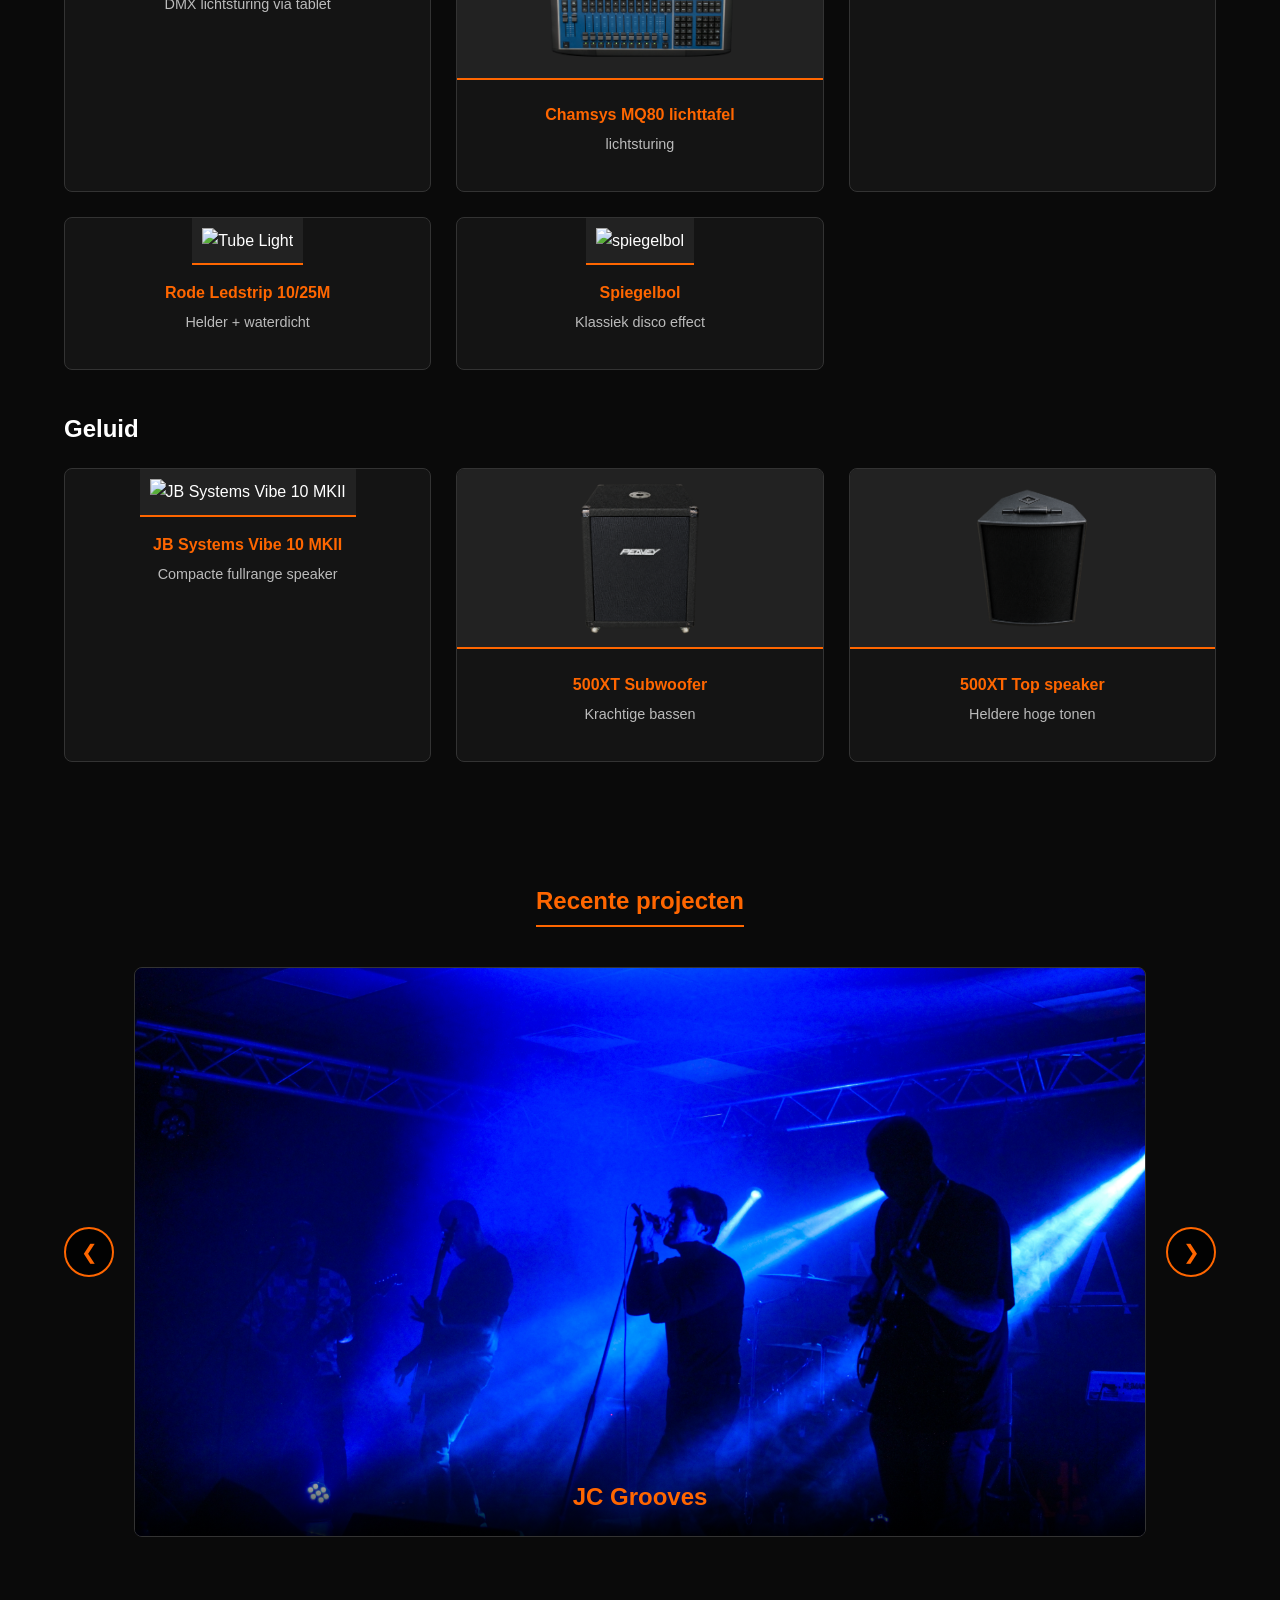
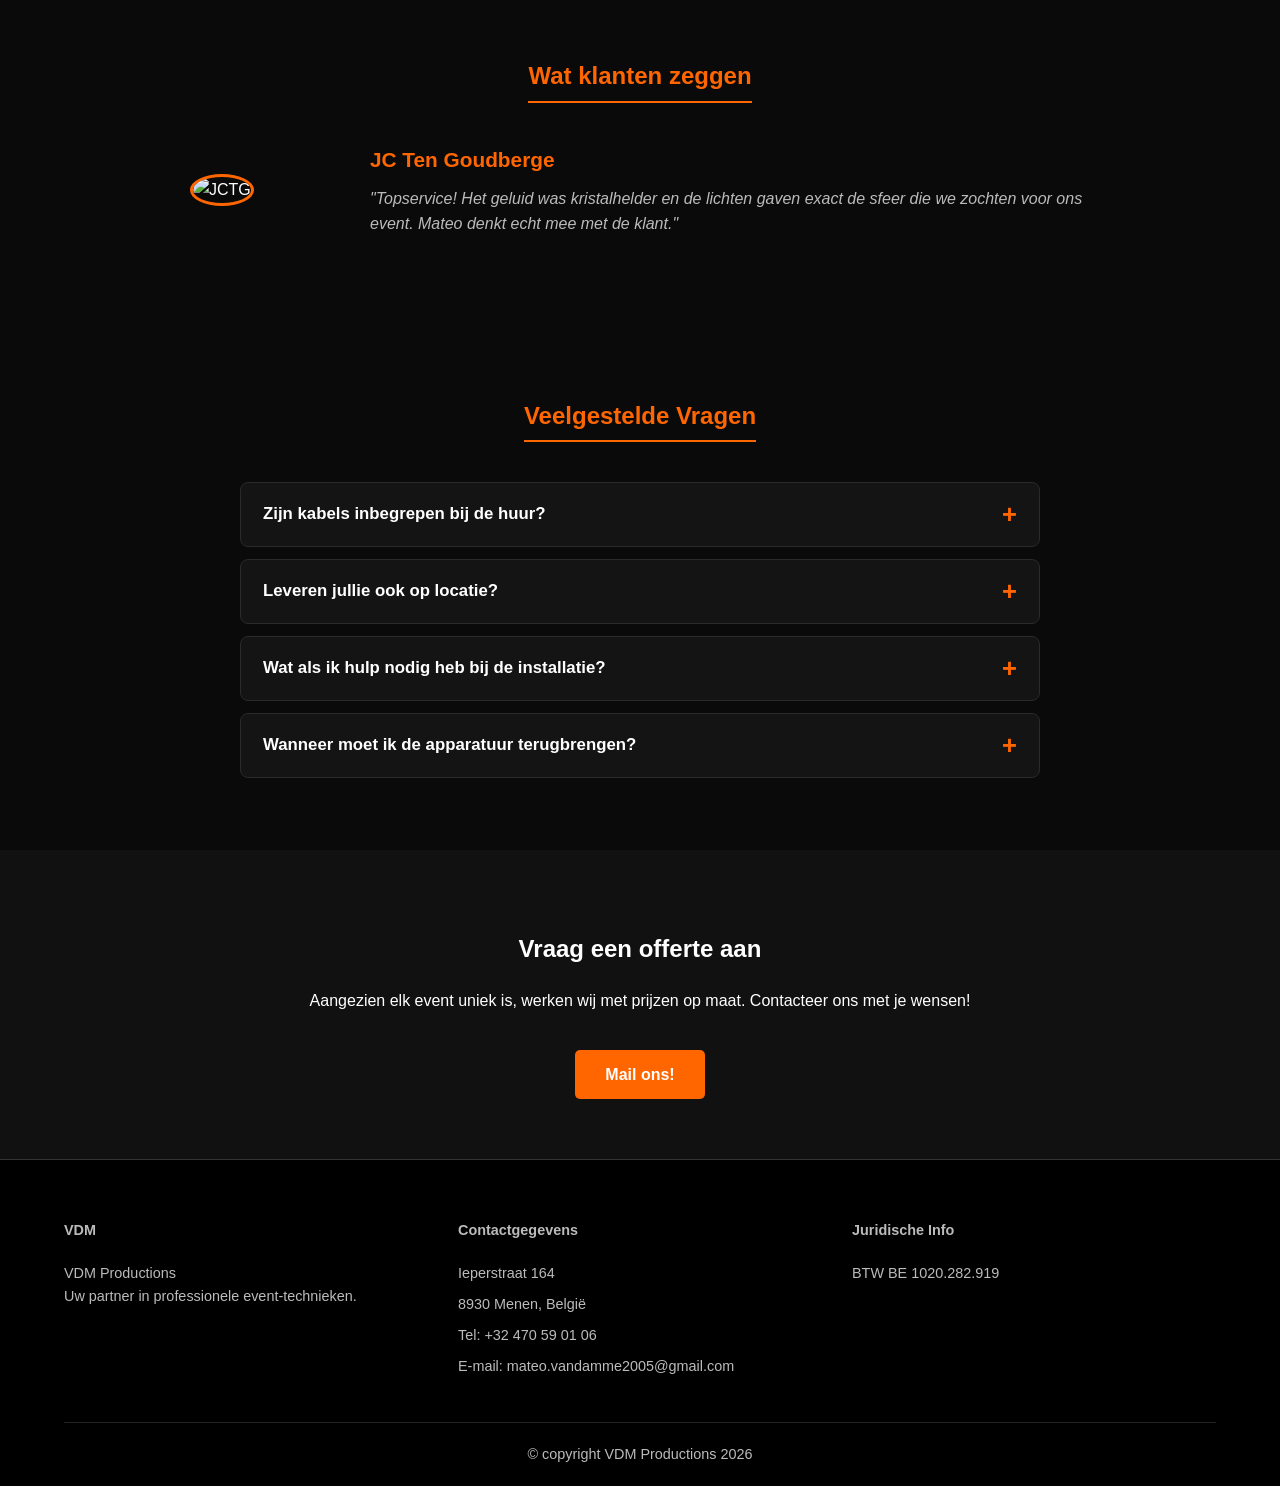
==== commit 85b65f62: "recente projecten toegevoegd" ====
--- a/index.html
+++ b/index.html
@@ -6,10 +6,9 @@
     <meta name="viewport" content="width=device-width, initial-scale=1.0">
     <meta name="description" content="VDM Productions – Verhuur van professioneel licht en geluid in Menen en omstreken.">
     <meta name="author" content="Depoortere Lucas">
-    <title>VDM Productions </title>
+    <title>VDM Productions</title>
     <link rel="icon" href="images/VDM Logo(2.0).png" type="image/x-icon" />
     <link rel="stylesheet" href="style.css">
-
 </head>
 
 <body>
@@ -18,6 +17,7 @@
         <a href="#" class="logo">VDM</a>
         <nav>
             <a href="#materiaal">Materiaal</a>
+            <a href="#projecten">Projecten</a>
             <a href="#reviews">Reviews</a>
             <a href="#faq">FAQ</a>
             <a href="#contact">Contact</a>
@@ -131,23 +131,38 @@
         </div>
     </section>
 
-    <section id="projecten">
+   <section id="projecten">
         <h1 class="section-title">Recente projecten</h1>
         
-        <div class="projects-grid">
-            <div class="project-card">
-                <div class="slider" id="slider-1" data-index="0">
-                    <div class="slider-track">
-                        <img src="images/JC_Grooves1.webp" alt="JC Grooves foto 1">
-                        <img src="images/JC_Grooves2.webp" alt="JC Grooves foto 2">
-                        <img src="images/JC_Grooves3.webp" alt="JC Grooves foto 3">
-                        <img src="images/JC_Grooves4.webp" alt="JC Grooves foto 4">
+        <!-- Nieuwe onzichtbare wrapper om ruimte te maken voor de buitenste pijlen -->
+        <div class="project-carousel-wrapper">
+            
+            <!-- Pijlen voor het wisselen van Project (staan nu buiten het kader) -->
+            <button class="carousel-btn prev-project" onclick="moveProject(-1)">&#10094;</button>
+            <button class="carousel-btn next-project" onclick="moveProject(1)">&#10095;</button>
+            
+            <!-- De container met de borders en de verborgen zijkanten -->
+            <div class="project-carousel-container">
+                <div class="project-carousel-track" id="project-track" data-current-project="0">
+                    
+                    <!-- Project 1 -->
+                    <div class="project-card">
+                        <div class="slider" id="slider-1" data-index="0">
+                            <div class="slider-track">
+                                <img src="images/JC_Grooves1.webp" alt="JC Grooves foto 1">
+                                <img src="images/JC_Grooves2.webp" alt="JC Grooves foto 2">
+                                <img src="images/JC_Grooves3.webp" alt="JC Grooves foto 3">
+                                <img src="images/JC_Grooves4.webp" alt="JC Grooves foto 4">
+                            </div>
+                            <button class="slider-btn prev" onclick="moveSlide('slider-1', -1, event)">&#10094;</button>
+                            <button class="slider-btn next" onclick="moveSlide('slider-1', 1, event)">&#10095;</button>
+                        </div>
+                        <div class="project-overlay">
+                            <h4>JC Grooves</h4>
+                        </div>
                     </div>
-                    <button class="slider-btn prev" onclick="moveSlide('slider-1', -1, event)">&#10094;</button>
-                    <button class="slider-btn next" onclick="moveSlide('slider-1', 1, event)">&#10095;</button>
-                </div>
-                <div class="project-overlay">
-                    <h4>JC Grooves</h4>
+
+                    <!-- Project 2 ( zelfde als hierboven)-->
                 </div>
             </div>
         </div>
@@ -227,6 +242,48 @@
             &copy; copyright VDM Productions 2026
         </div>
     </footer>
+
+    <script>
+        // Functie voor de binnenste slider (foto's per project)
+        function moveSlide(sliderId, direction, event) {
+            if(event) event.preventDefault();
+            
+            const slider = document.getElementById(sliderId);
+            const track = slider.querySelector('.slider-track');
+            const slides = track.querySelectorAll('img');
+            const totalSlides = slides.length;
+            
+            let currentIndex = parseInt(slider.getAttribute('data-index')) || 0;
+            currentIndex += direction;
+            
+            if (currentIndex < 0) {
+                currentIndex = totalSlides - 1;
+            } else if (currentIndex >= totalSlides) {
+                currentIndex = 0;
+            }
+            
+            slider.setAttribute('data-index', currentIndex);
+            track.style.transform = `translateX(-${currentIndex * 100}%)`;
+        }
+
+        // Functie voor de buitenste carrousel (wisselen tussen projecten)
+        function moveProject(direction) {
+            const track = document.getElementById('project-track');
+            const projects = track.querySelectorAll('.project-card');
+            const totalProjects = projects.length;
+            
+            let currentIndex = parseInt(track.getAttribute('data-current-project')) || 0;
+            currentIndex += direction;
+            
+            if (currentIndex < 0) {
+                currentIndex = totalProjects - 1;
+            } else if (currentIndex >= totalProjects) {
+                currentIndex = 0;
+            }
+            
+            track.setAttribute('data-current-project', currentIndex);
+            track.style.transform = `translateX(-${currentIndex * 100}%)`;
+        }
+    </script>
 </body>
-
-</html>
+</html>
--- a/style.css
+++ b/style.css
@@ -151,27 +151,70 @@
     color: var(--text-muted);
 }
 
-/* Projecten Sectie & Slider */
-.projects-grid {
-    display: grid;
-    grid-template-columns: repeat(auto-fit, minmax(300px, 1fr));
-    gap: 20px;
+/* --- Projecten Wrapper & Container --- */
+.project-carousel-wrapper {
+    position: relative;
     max-width: 1200px;
     margin: 0 auto;
-}
-
-.project-card {
-    position: relative;
+    padding: 0 70px; /* Maakt 70 pixels ruimte links en rechts vrij voor de grote knoppen */
+}
+
+.project-carousel-container {
+    overflow: hidden;
     border-radius: 8px;
-    overflow: hidden;
     border: 1px solid #333;
     background: var(--card-bg);
 }
 
+.project-carousel-track {
+    display: flex;
+    transition: transform 0.5s ease-in-out;
+}
+
+.project-card {
+    min-width: 100%;
+    position: relative;
+}
+
+/* --- Grote knoppen voor project-wissel (Buiten de card) --- */
+.carousel-btn {
+    position: absolute;
+    top: 50%;
+    transform: translateY(-50%);
+    background: rgba(0, 0, 0, 0.8);
+    color: var(--primary-orange);
+    border: 2px solid var(--primary-orange);
+    border-radius: 50%;
+    width: 50px;
+    height: 50px;
+    cursor: pointer;
+    font-size: 20px;
+    z-index: 20;
+    transition: background 0.3s, transform 0.3s, color 0.3s;
+    display: flex;
+    align-items: center;
+    justify-content: center;
+}
+
+.carousel-btn:hover {
+    background: var(--primary-orange);
+    color: #000;
+    transform: translateY(-50%) scale(1.1);
+}
+
+.carousel-btn.prev-project {
+    left: 0; /* Zet de knop helemaal links in de extra padding ruimte */
+}
+
+.carousel-btn.next-project {
+    right: 0; /* Zet de knop helemaal rechts in de extra padding ruimte */
+}
+
+/* --- Binnenste Slider (foto's per project) --- */
 .slider {
     position: relative;
     width: 100%;
-    height: 250px;
+    aspect-ratio: 16 / 9;
     overflow: hidden;
 }
 
@@ -184,9 +227,15 @@
 .slider-track img {
     min-width: 100%;
     height: 100%;
-    object-fit: cover;
-}
-
+    object-fit: cover; 
+    transition: transform 0.4s ease; 
+}
+
+.project-card:hover .slider-track img {
+    transform: scale(1.05); 
+}
+
+/* --- Pijltjes BINNEN de foto's --- */
 .slider-btn {
     position: absolute;
     top: 50%;
@@ -211,8 +260,9 @@
     color: #000;
 }
 
+/* Deze staan nu weer gewoon strak tegen de rand van de foto */
 .slider-btn.prev {
-    left: 0;
+    left: 0; 
     border-radius: 0 4px 4px 0;
 }
 
@@ -221,6 +271,7 @@
     border-radius: 4px 0 0 4px;
 }
 
+/* --- Overlay voor de projectnaam --- */
 .project-overlay {
     position: absolute;
     bottom: 0;
@@ -229,13 +280,13 @@
     background: linear-gradient(to top, rgba(0, 0, 0, 0.9), transparent);
     padding: 30px 20px 20px;
     text-align: center;
-    pointer-events: none; /* Zorgt dat je door de tekst heen kunt klikken op pijltjes */
+    pointer-events: none; 
 }
 
 .project-overlay h4 {
     margin: 0;
     color: var(--primary-orange);
-    font-size: 1.2rem;
+    font-size: 1.5rem;
 }
 
 /* Reviews Sectie */
@@ -308,10 +359,9 @@
     justify-content: space-between;
     align-items: center;
     user-select: none;
-    list-style: none; /* Verwijdert pijl in Firefox en modernere browsers */
-}
-
-/* Verwijdert de standaard pijl in Chrome, Safari en Edge */
+    list-style: none;
+}
+
 .faq-item summary::-webkit-details-marker {
     display: none !important;
 }
@@ -320,7 +370,6 @@
     display: none !important;
 }
 
-/* Strak oranje plusje aan de rechterkant */
 .faq-item summary::after {
     content: '+';
     color: var(--primary-orange);
@@ -331,7 +380,6 @@
     transition: transform 0.3s ease;
 }
 
-/* Draait het plusje naar een 'x' als het blok open staat */
 .faq-item[open] summary::after {
     transform: rotate(45deg);
 }
@@ -402,4 +450,4 @@
     .review-image {
         margin-bottom: 15px;
     }
-}
+}
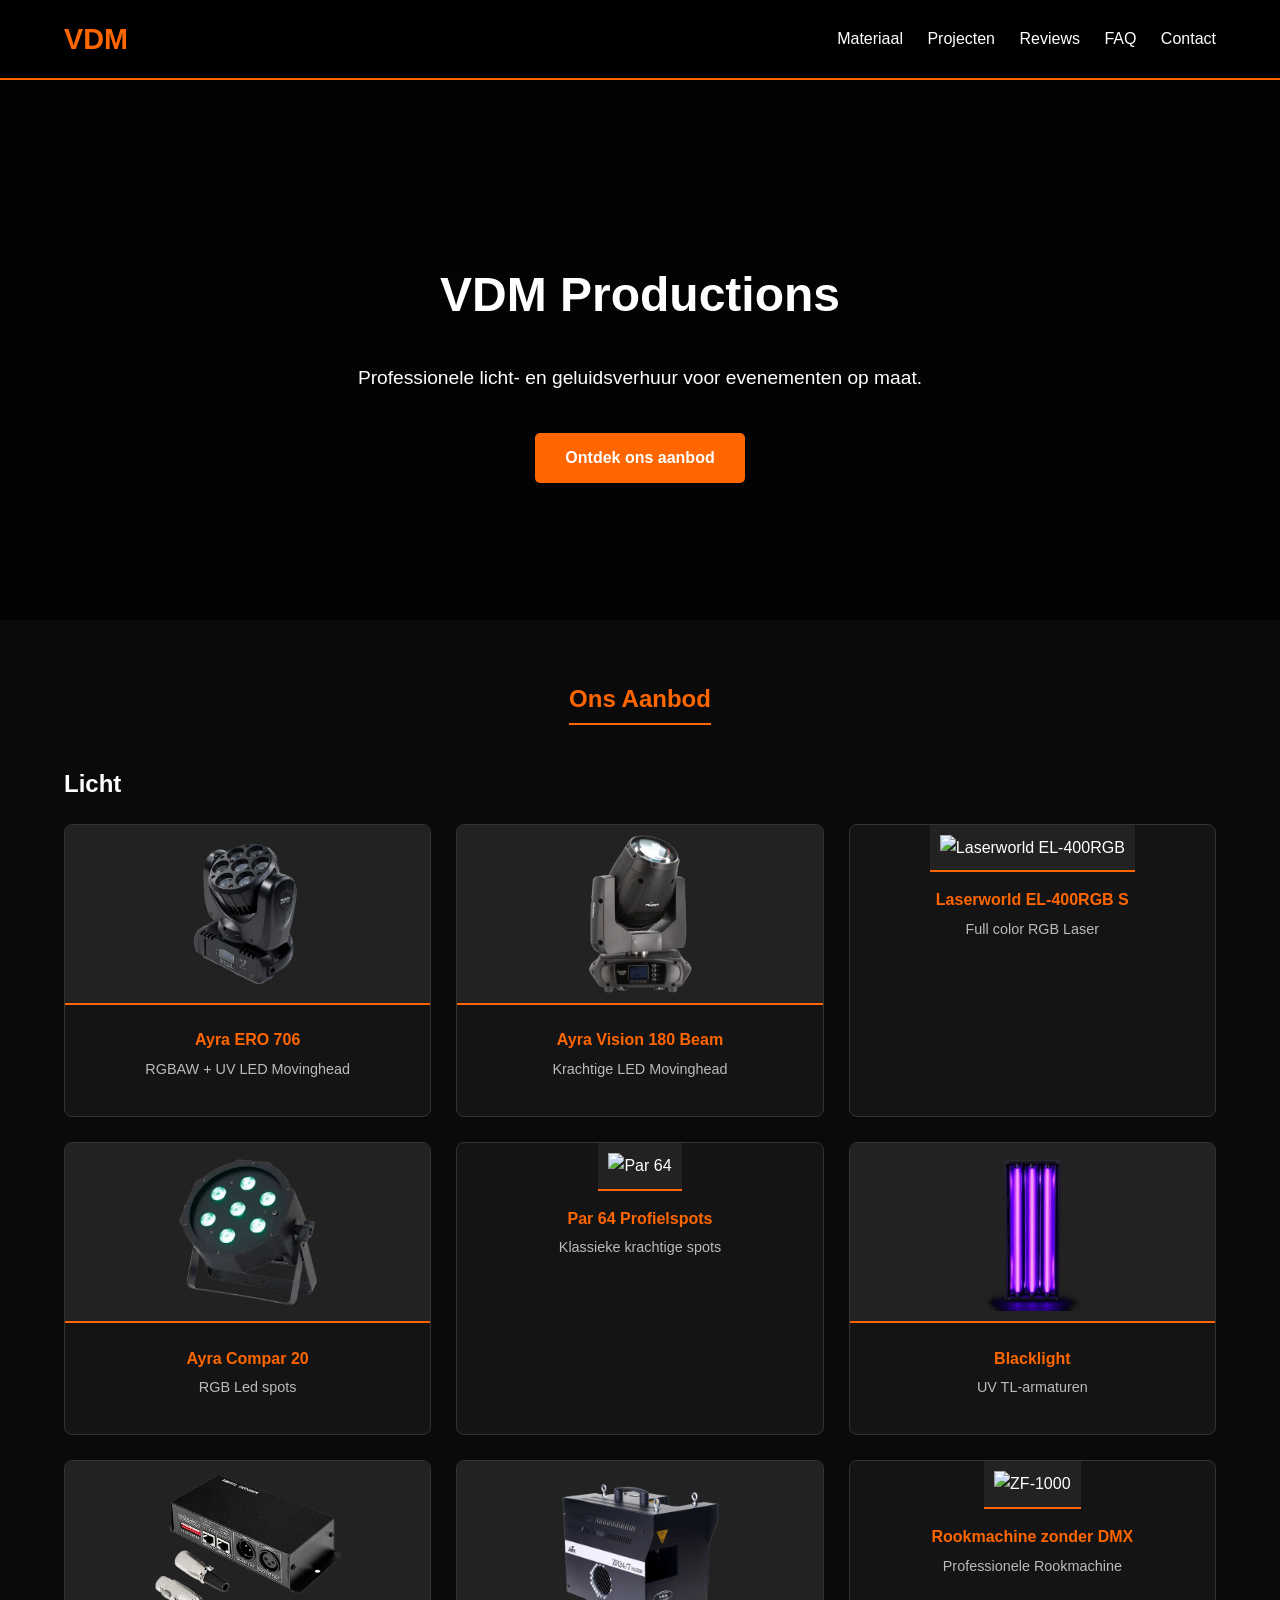
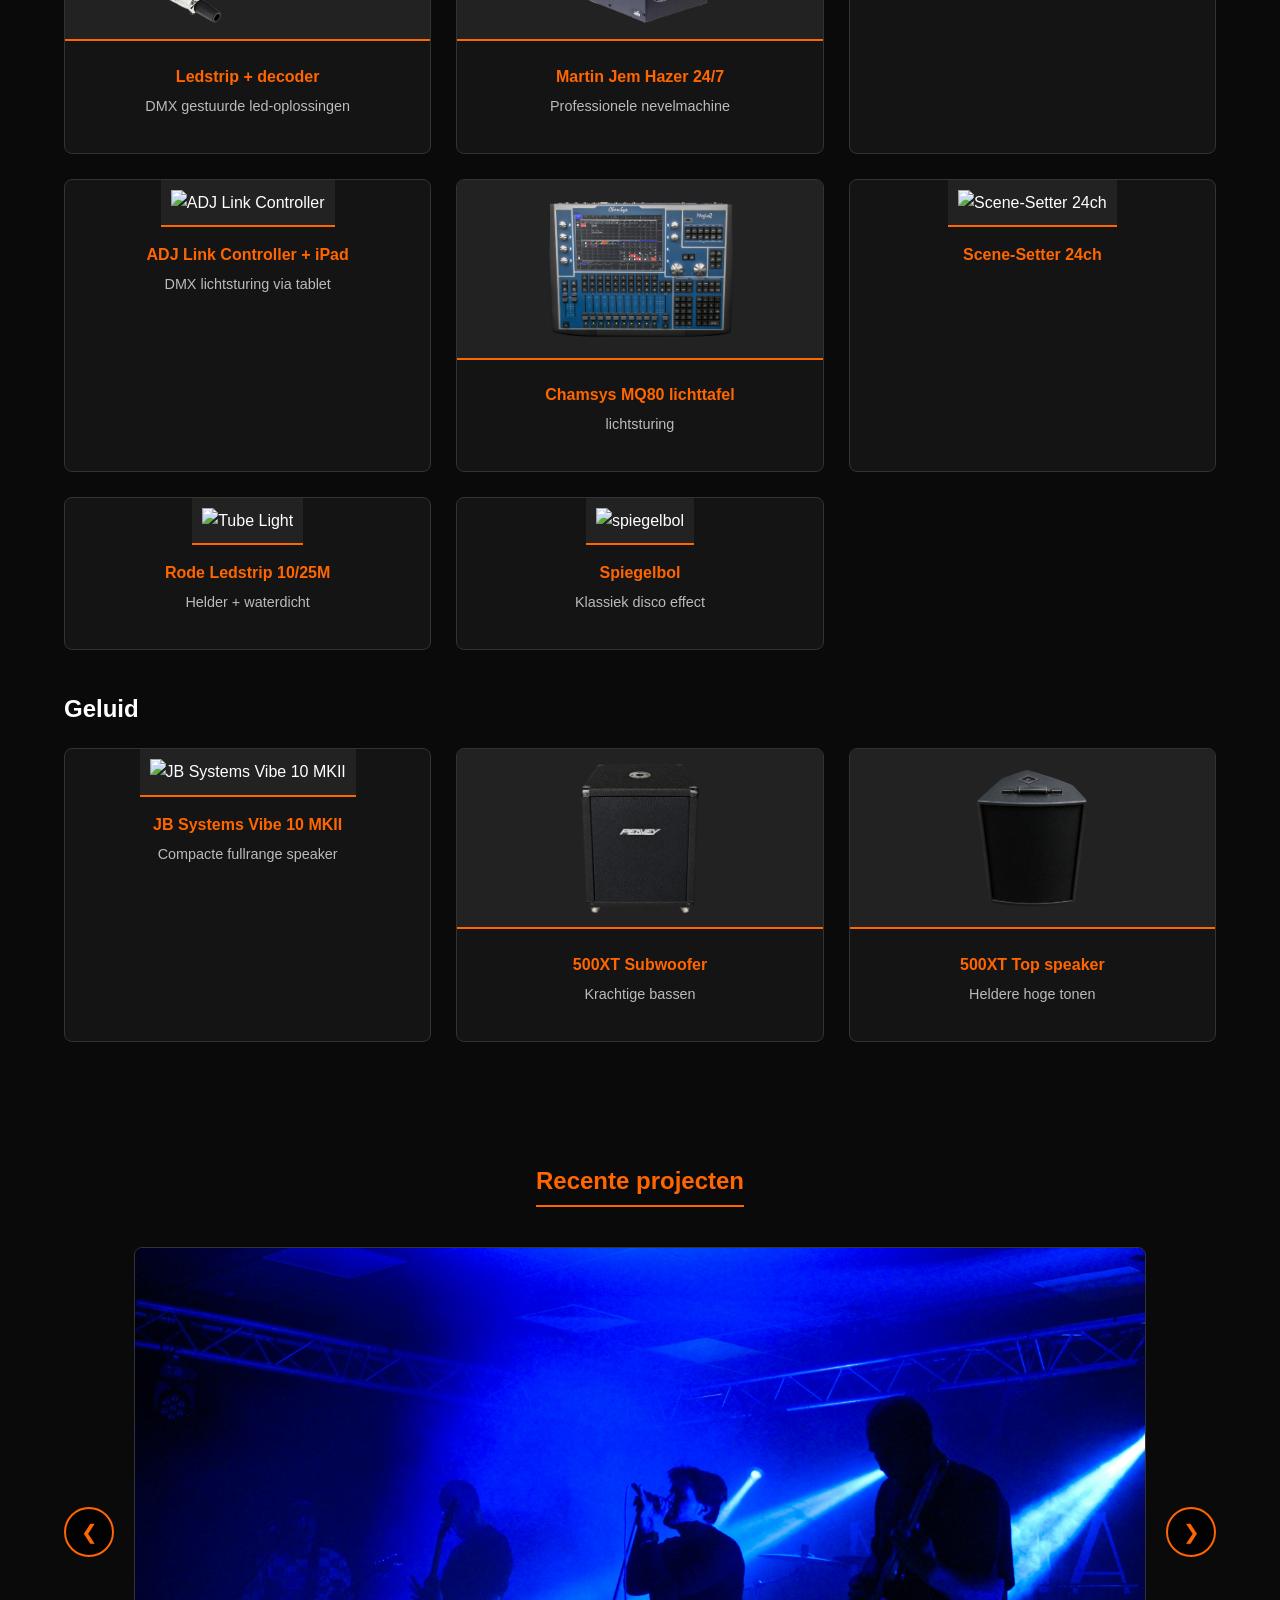
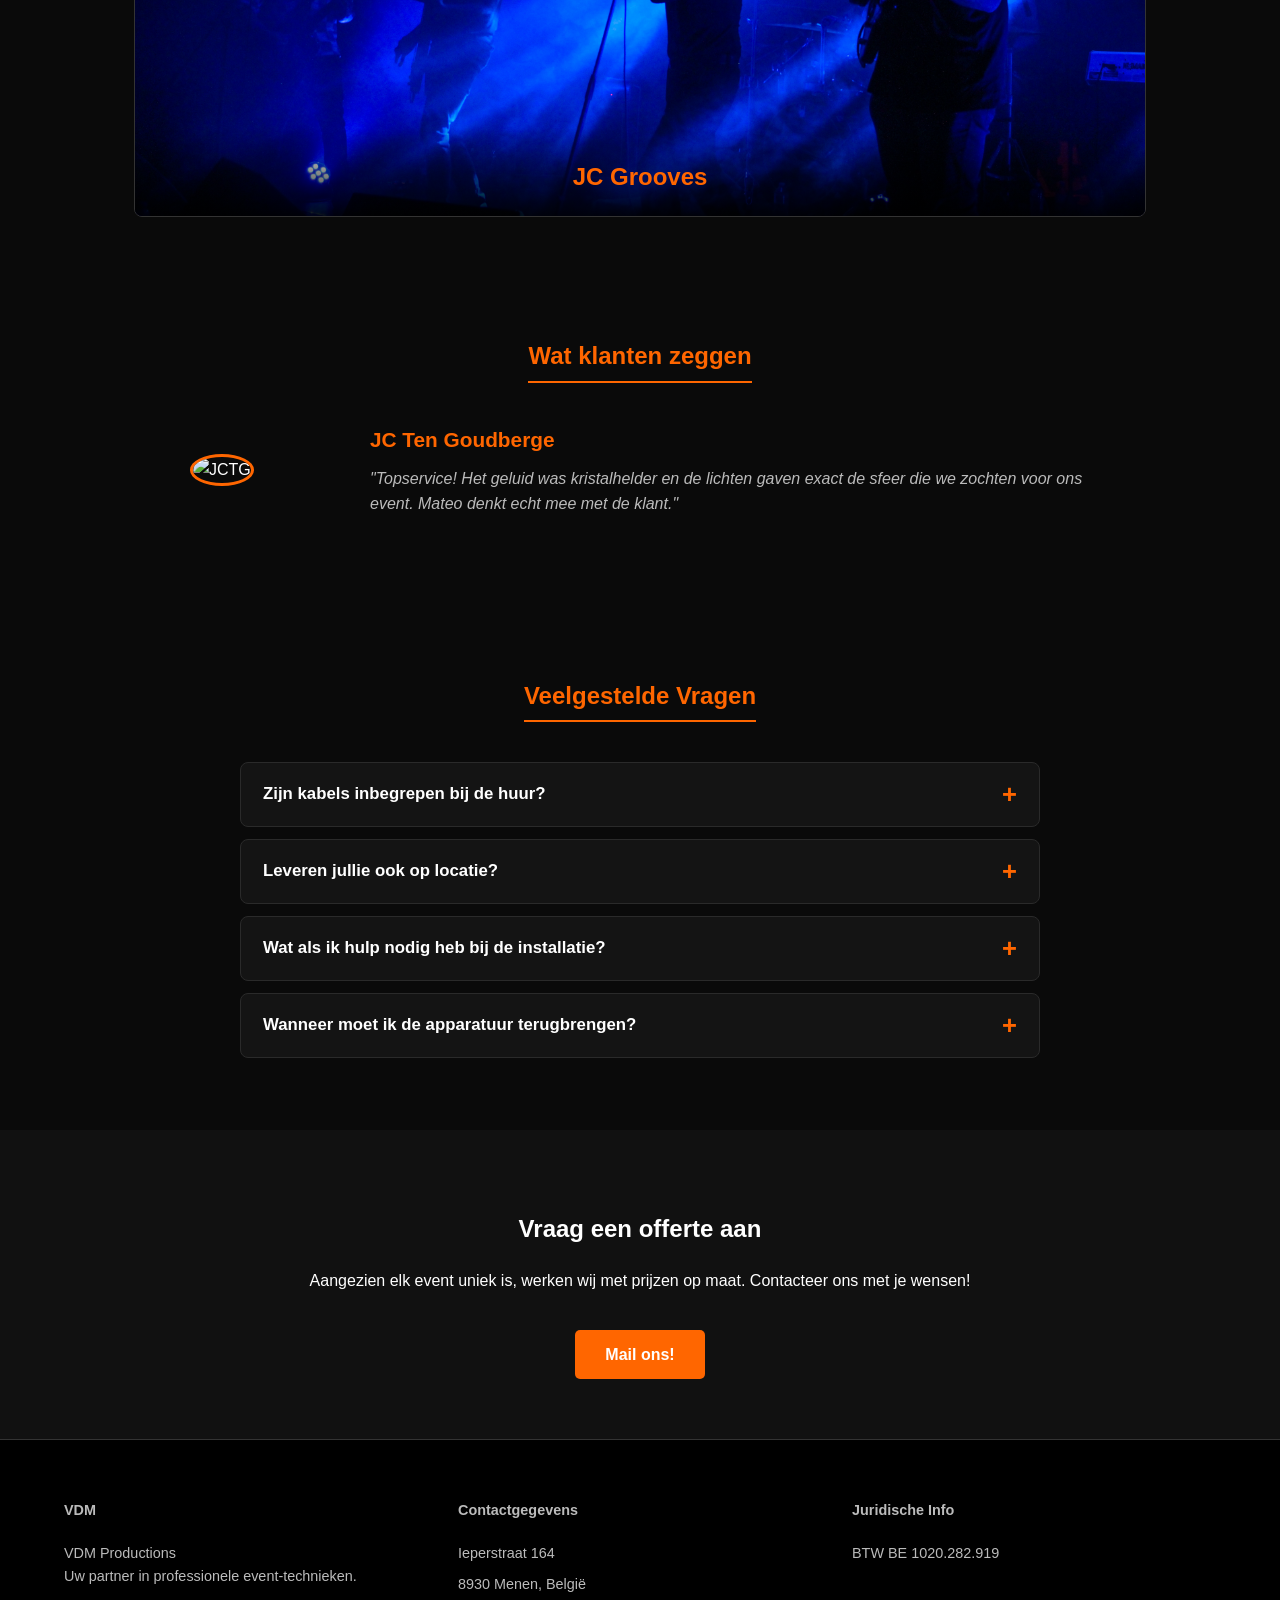
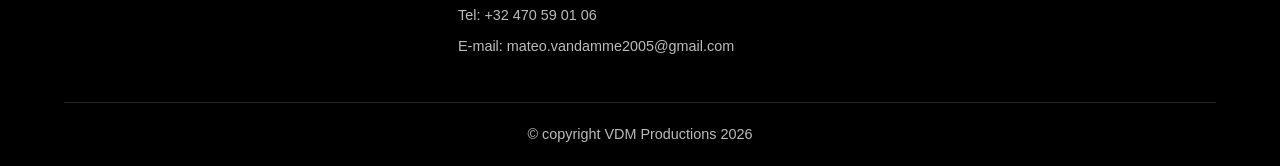
==== commit 343c9ef5: "volledige klaar met site" ====
--- a/index.html
+++ b/index.html
@@ -4,11 +4,19 @@
 <head>
     <meta charset="UTF-8">
     <meta name="viewport" content="width=device-width, initial-scale=1.0">
-    <meta name="description" content="VDM Productions – Verhuur van professioneel licht en geluid in Menen en omstreken.">
+    <meta name="description"
+        content="VDM Productions – Verhuur van professioneel licht en geluid in Menen en omstreken.">
     <meta name="author" content="Depoortere Lucas">
     <title>VDM Productions</title>
-    <link rel="icon" href="images/VDM Logo(2.0).png" type="image/x-icon" />
+    <link rel="icon" href="images/VDM_Logo(2.0).png" type="image/x-icon" />
     <link rel="stylesheet" href="style.css">
+
+    <meta property="og:title" content="VDM Productions | Licht & Geluid Verhuur">
+    <meta property="og:description"
+        content="Professionele licht- en geluidsverhuur voor evenementen, fuiven en feesten op maat in Menen en omstreken.">
+    <meta property="og:image" content="https://lucasdep14.github.io/VDM-Productions/images/VDM_Logo(2.0).png">
+    <meta property="og:url" content="https://lucasdep14.github.io/VDM-Productions/">
+    <meta property="og:type" content="website">
 </head>
 
 <body>
@@ -37,12 +45,12 @@
             <h2>Licht</h2>
             <div class="grid">
                 <div class="card">
-                    <img src="images/Ayra ERO 706.webp" alt="Ayra ERO 706">
+                    <img src="images/Ayra_ERO_706.webp" alt="Ayra ERO 706">
                     <h4>Ayra ERO 706</h4>
                     <p>RGBAW + UV LED Movinghead</p>
                 </div>
                 <div class="card">
-                    <img src="images/Ayra Vision 180 Beam.webp" alt="Ayra Vision 180">
+                    <img src="images/Ayra_Vision_180_Beam.webp" alt="Ayra Vision 180">
                     <h4>Ayra Vision 180 Beam</h4>
                     <p>Krachtige LED Movinghead</p>
                 </div>
@@ -52,7 +60,7 @@
                     <p>Full color RGB Laser</p>
                 </div>
                 <div class="card">
-                    <img src="images/ayra compar 20.webp" alt="Ayra Compar 20">
+                    <img src="images/ayra_compar_20.webp" alt="Ayra Compar 20">
                     <h4>Ayra Compar 20</h4>
                     <p>RGB Led spots</p>
                 </div>
@@ -67,12 +75,12 @@
                     <p>UV TL-armaturen</p>
                 </div>
                 <div class="card">
-                    <img src="images/DMX Decoder.webp" alt="DMX Decoder">
+                    <img src="images/DMX_Decoder.webp" alt="DMX Decoder">
                     <h4>Ledstrip + decoder</h4>
                     <p>DMX gestuurde led-oplossingen</p>
                 </div>
                 <div class="card">
-                    <img src="images/Martin Jem 2477.webp" alt="Martin Jem 24/7">
+                    <img src="images/Martin_Jem_2477.webp" alt="Martin Jem 24/7">
                     <h4>Martin Jem Hazer 24/7</h4>
                     <p>Professionele nevelmachine</p>
                 </div>
@@ -118,12 +126,12 @@
                     <p>Compacte fullrange speaker</p>
                 </div>
                 <div class="card">
-                    <img src="images/500xt sub.png" alt="500XT Subwoofer">
+                    <img src="images/500xt_sub.png" alt="500XT Subwoofer">
                     <h4>500XT Subwoofer</h4>
                     <p>Krachtige bassen</p>
                 </div>
                 <div class="card">
-                    <img src="images/500xt top.png" alt="500XT Top speaker">
+                    <img src="images/500xt_top.png" alt="500XT Top speaker">
                     <h4>500XT Top speaker</h4>
                     <p>Heldere hoge tonen</p>
                 </div>
@@ -131,26 +139,27 @@
         </div>
     </section>
 
-   <section id="projecten">
+    <section id="projecten">
         <h1 class="section-title">Recente projecten</h1>
-        
+
         <!-- Nieuwe onzichtbare wrapper om ruimte te maken voor de buitenste pijlen -->
         <div class="project-carousel-wrapper">
-            
+
             <!-- Pijlen voor het wisselen van Project (staan nu buiten het kader) -->
             <button class="carousel-btn prev-project" onclick="moveProject(-1)">&#10094;</button>
             <button class="carousel-btn next-project" onclick="moveProject(1)">&#10095;</button>
-            
+
             <!-- De container met de borders en de verborgen zijkanten -->
             <div class="project-carousel-container">
                 <div class="project-carousel-track" id="project-track" data-current-project="0">
-                    
+
                     <!-- Project 1 -->
                     <div class="project-card">
                         <div class="slider" id="slider-1" data-index="0">
                             <div class="slider-track">
                                 <img src="images/JC_Grooves1.webp" alt="JC Grooves foto 1">
                                 <img src="images/JC_Grooves2.webp" alt="JC Grooves foto 2">
+                                <img src="images/JC_Grooves_stage.jpg" alt="JC Grooves foto Stage">
                                 <img src="images/JC_Grooves3.webp" alt="JC Grooves foto 3">
                                 <img src="images/JC_Grooves4.webp" alt="JC Grooves foto 4">
                             </div>
@@ -185,27 +194,39 @@
     <section id="faq">
         <h1 class="section-title">Veelgestelde Vragen</h1>
         <div class="faq-container">
-            
+
             <details class="faq-item">
-                <summary><h4>Zijn kabels inbegrepen bij de huur?</h4></summary>
-                <p>Ja, alle noodzakelijke stroom- en signaalkabels (XLR, DMX, etc.) worden standaard meegeleverd bij de toestellen.</p>
+                <summary>
+                    <h4>Zijn kabels inbegrepen bij de huur?</h4>
+                </summary>
+                <p>Ja, alle noodzakelijke stroom- en signaalkabels (XLR, DMX, etc.) worden standaard meegeleverd bij de
+                    toestellen.</p>
             </details>
-    
+
             <details class="faq-item">
-                <summary><h4>Leveren jullie ook op locatie?</h4></summary>
-                <p>Zeker. In de regio Menen en omstreken kunnen wij het materiaal leveren en weer ophalen. Contacteer ons voor de tarieven.</p>
+                <summary>
+                    <h4>Leveren jullie ook op locatie?</h4>
+                </summary>
+                <p>Zeker. In de regio Menen en omstreken kunnen wij het materiaal leveren en weer ophalen. Contacteer
+                    ons voor de tarieven.</p>
             </details>
-    
+
             <details class="faq-item">
-                <summary><h4>Wat als ik hulp nodig heb bij de installatie?</h4></summary>
-                <p>Geen zorgen! Bij het ophalen of leveren geven we altijd een korte uitleg. Indien gewenst kunnen wij de volledige opbouw verzorgen.</p>
+                <summary>
+                    <h4>Wat als ik hulp nodig heb bij de installatie?</h4>
+                </summary>
+                <p>Geen zorgen! Bij het ophalen of leveren geven we altijd een korte uitleg. Indien gewenst kunnen wij
+                    de volledige opbouw verzorgen.</p>
             </details>
-    
+
             <details class="faq-item">
-                <summary><h4>Wanneer moet ik de apparatuur terugbrengen?</h4></summary>
-                <p>Meestal spreken we af om het materiaal de dag na het evenement terug te brengen, maar we zijn flexibel in overleg.</p>
+                <summary>
+                    <h4>Wanneer moet ik de apparatuur terugbrengen?</h4>
+                </summary>
+                <p>Meestal spreken we af om het materiaal de dag na het evenement terug te brengen, maar we zijn
+                    flexibel in overleg.</p>
             </details>
-    
+
         </div>
     </section>
 
@@ -246,22 +267,22 @@
     <script>
         // Functie voor de binnenste slider (foto's per project)
         function moveSlide(sliderId, direction, event) {
-            if(event) event.preventDefault();
-            
+            if (event) event.preventDefault();
+
             const slider = document.getElementById(sliderId);
             const track = slider.querySelector('.slider-track');
             const slides = track.querySelectorAll('img');
             const totalSlides = slides.length;
-            
+
             let currentIndex = parseInt(slider.getAttribute('data-index')) || 0;
             currentIndex += direction;
-            
+
             if (currentIndex < 0) {
                 currentIndex = totalSlides - 1;
             } else if (currentIndex >= totalSlides) {
                 currentIndex = 0;
             }
-            
+
             slider.setAttribute('data-index', currentIndex);
             track.style.transform = `translateX(-${currentIndex * 100}%)`;
         }
@@ -271,19 +292,20 @@
             const track = document.getElementById('project-track');
             const projects = track.querySelectorAll('.project-card');
             const totalProjects = projects.length;
-            
+
             let currentIndex = parseInt(track.getAttribute('data-current-project')) || 0;
             currentIndex += direction;
-            
+
             if (currentIndex < 0) {
                 currentIndex = totalProjects - 1;
             } else if (currentIndex >= totalProjects) {
                 currentIndex = 0;
             }
-            
+
             track.setAttribute('data-current-project', currentIndex);
             track.style.transform = `translateX(-${currentIndex * 100}%)`;
         }
     </script>
 </body>
+
 </html>
